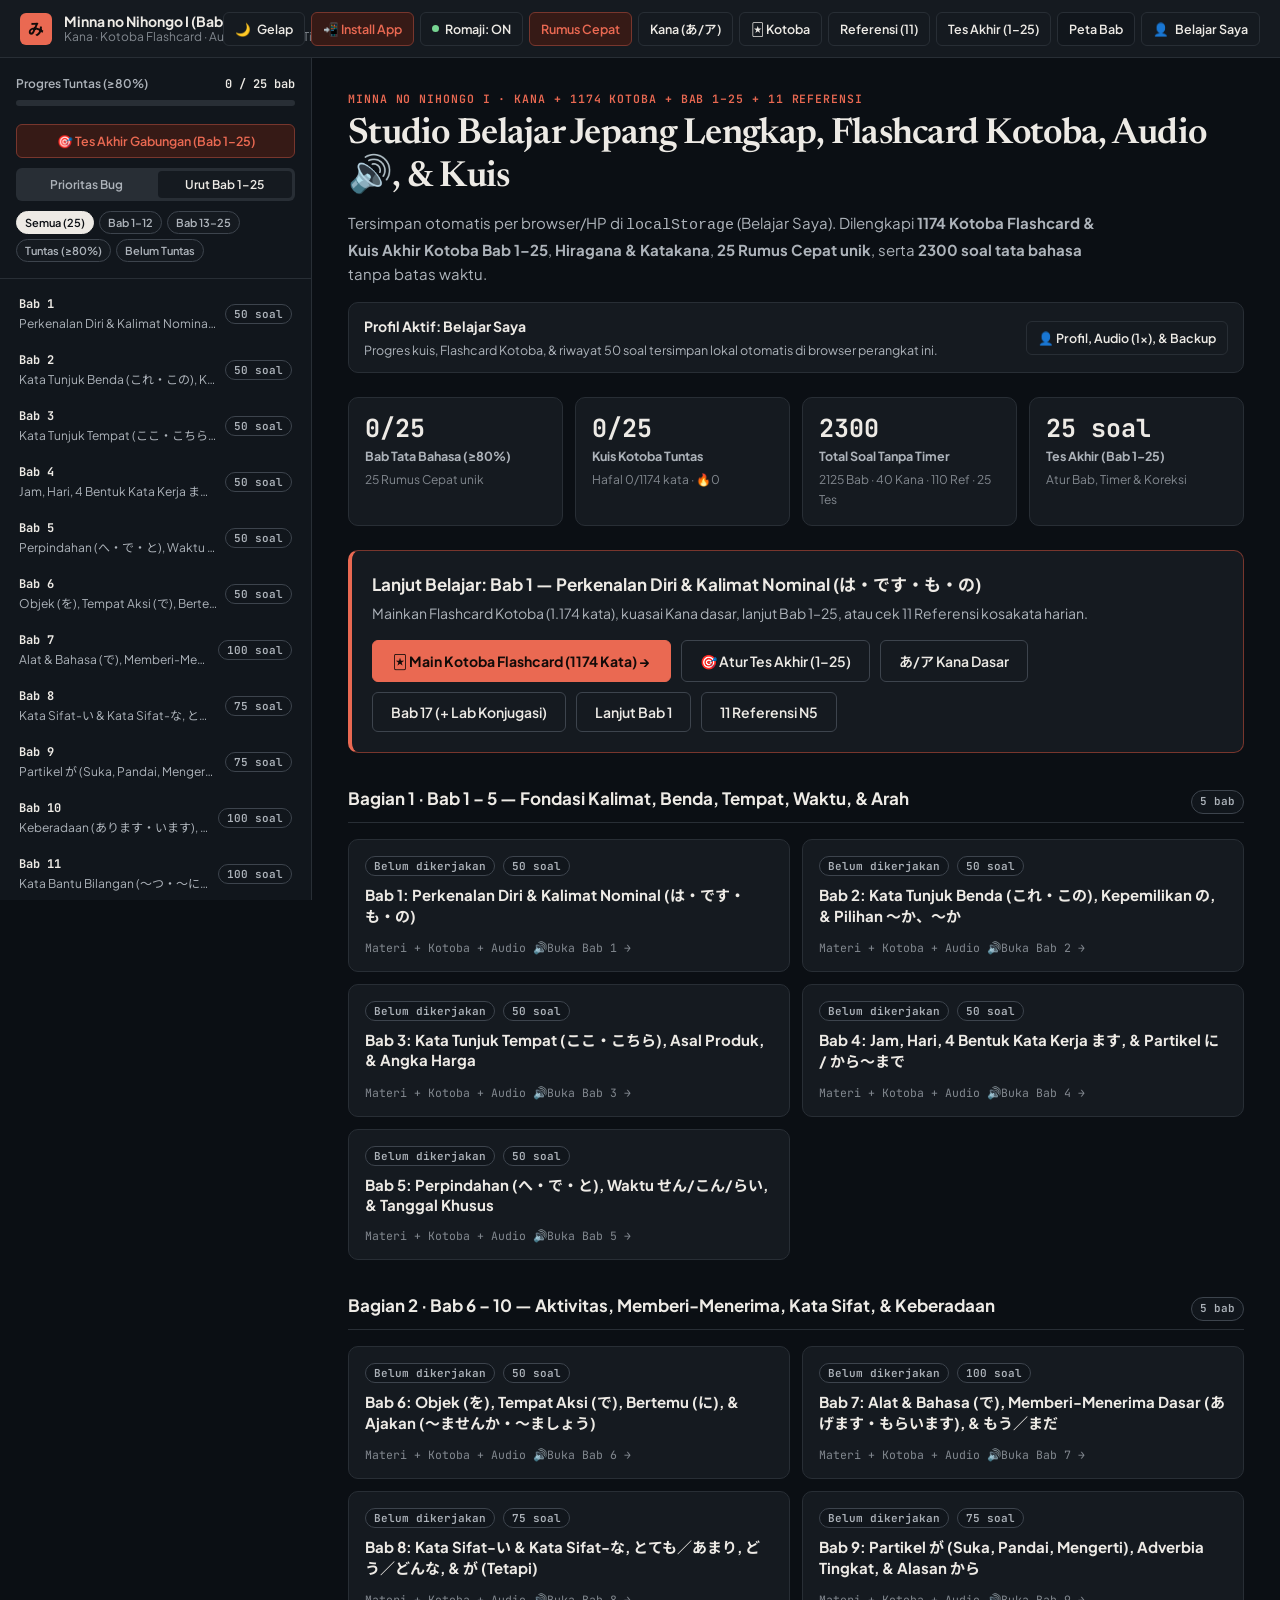
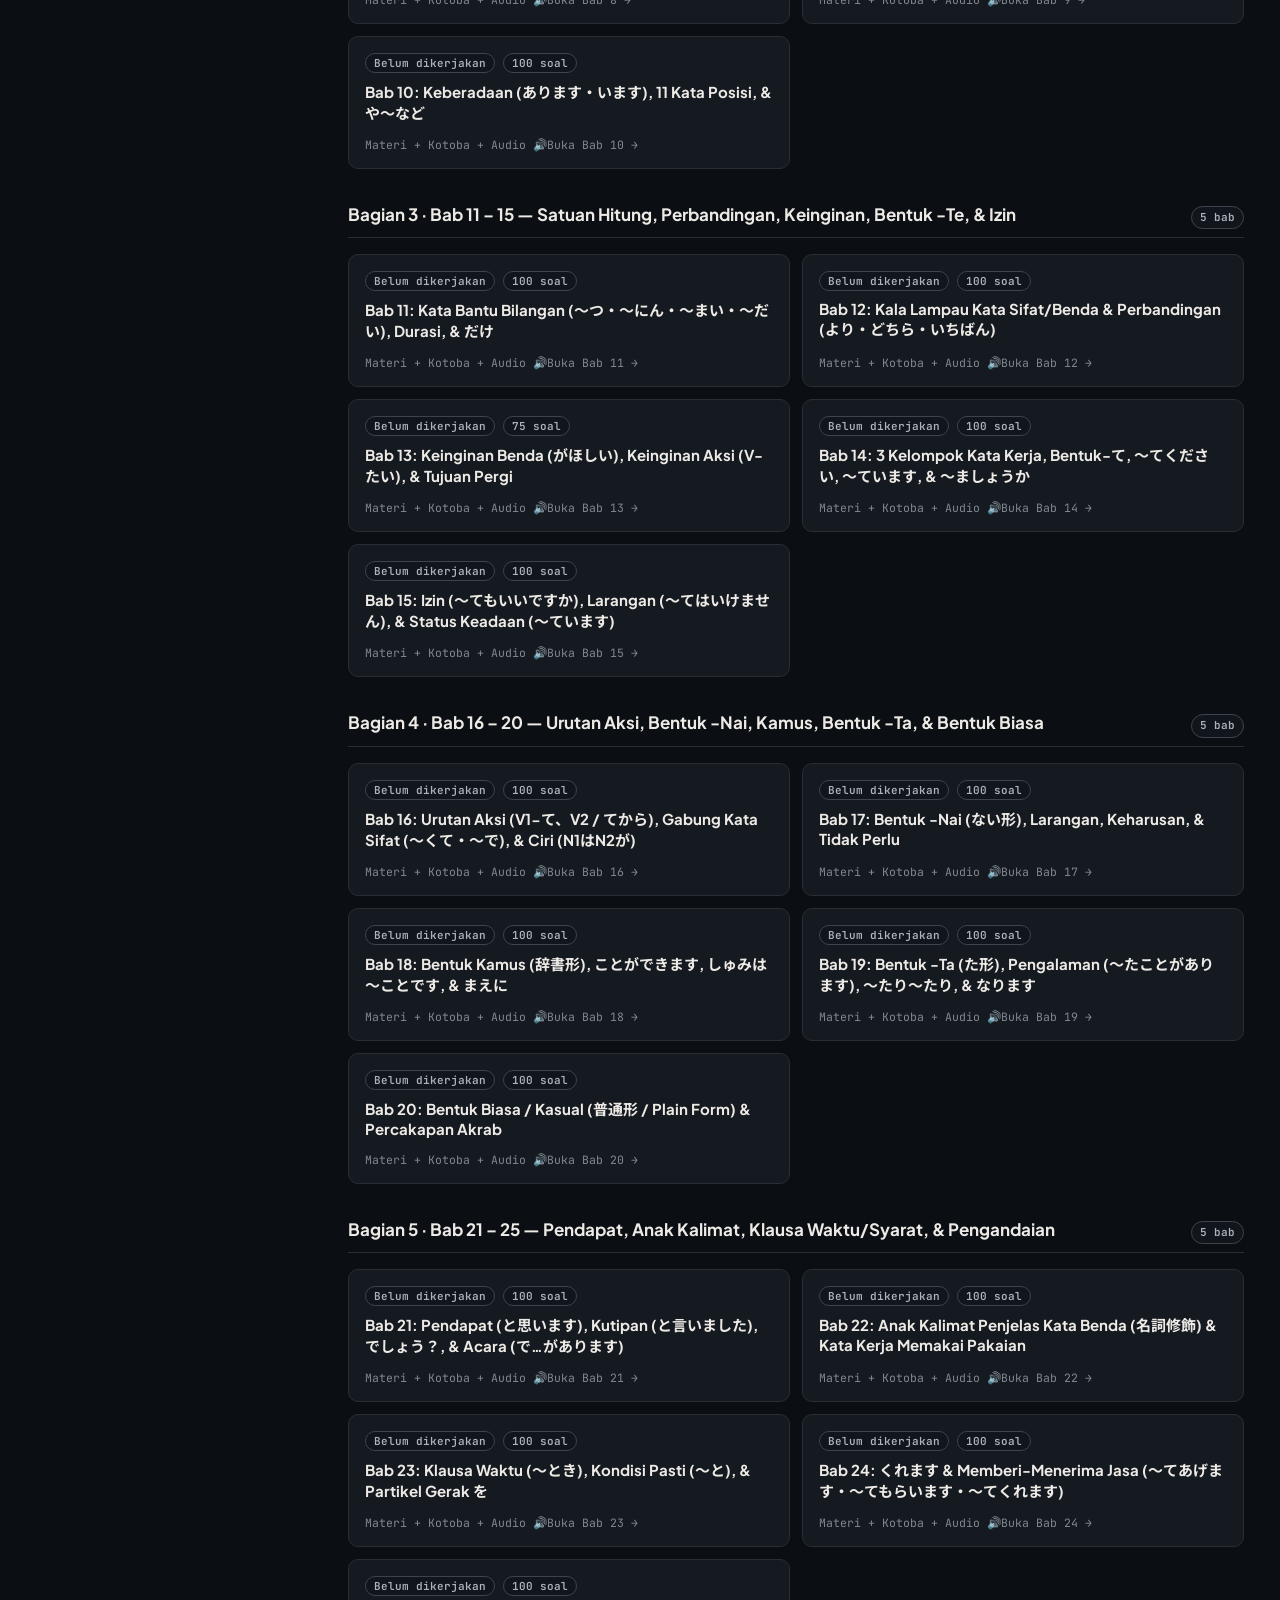
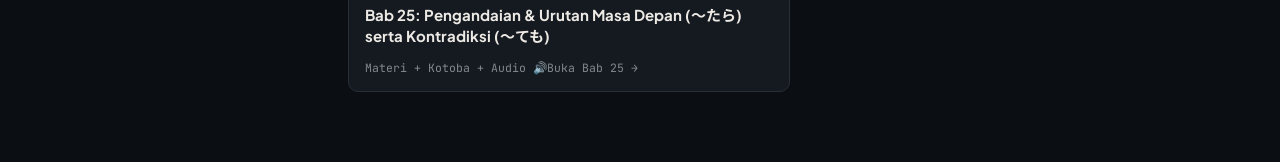
==== 01-minna-no-nihongo-n5/web/index.html @ 3168ed61 "chore: organize repo into N5, N4, and N3-N2 project folders" ====
<!DOCTYPE html>
<html lang="id" data-theme="dark">
<head>
  <meta charset="UTF-8">
  <meta name="viewport" content="width=device-width, initial-scale=1.0">
  <meta name="theme-color" content="#141923">
  <meta name="apple-mobile-web-app-capable" content="yes">
  <meta name="apple-mobile-web-app-status-bar-style" content="black-translucent">
  <meta name="apple-mobile-web-app-title" content="Minna N5">
  <meta http-equiv="Cache-Control" content="no-store, no-cache, must-revalidate">
  <meta http-equiv="Pragma" content="no-cache">
  <meta http-equiv="Expires" content="0">
  <title>Minna no Nihongo I (Bab 1–25) — Kana, Kotoba Flashcard, Materi Lengkap, &amp; Kuis</title>
  <link rel="manifest" href="./manifest.webmanifest?v=20261125-v23">
  <link rel="icon" type="image/svg+xml" href="./icons/icon.svg?v=20261125-v23">
  <link rel="apple-touch-icon" href="./icons/apple-touch-icon.png?v=20261125-v23">
  <link rel="preconnect" href="https://fonts.googleapis.com">
  <link rel="preconnect" href="https://fonts.gstatic.com" crossorigin>
  <link href="https://fonts.googleapis.com/css2?family=JetBrains+Mono:wght@400;500;600&family=Newsreader:opsz,wght@6..72,500;6..72,600&family=Noto+Sans+JP:wght@400;500;700&family=Plus+Jakarta+Sans:wght@400;500;600;700&display=swap" rel="stylesheet">
  <link rel="stylesheet" href="./styles.css?v=20261125-v23">
</head>
<body>
  <header class="topbar" role="banner">
    <div class="topbar-left">
      <button type="button" class="icon-btn mobile-only" id="btnToggleSidebar" aria-label="Buka daftar Bab 1–25" aria-expanded="false">
        <span aria-hidden="true">☰</span>
      </button>
      <div class="brand" id="brandHome" role="button" tabindex="0" title="Kembali ke Peta Bab 1–25">
        <span class="brand-mark" aria-hidden="true">み</span>
        <div class="brand-text">
          <span class="brand-title">Minna no Nihongo I (Bab 1–25)</span>
          <span class="brand-sub">Kana · Kotoba Flashcard · Audio 🔊 · Tanpa Timer</span>
        </div>
      </div>
    </div>

    <div class="topbar-actions">
      <button type="button" class="pill-btn" id="btnToggleTheme" aria-pressed="true" title="Ganti Mode Gelap / Terang">
        <span id="themeIcon" aria-hidden="true">🌙</span>
        <span id="themeLabel">Gelap</span>
      </button>
      <button type="button" class="pill-btn pill-btn-accent" id="btnInstallPwa" hidden title="Pasang aplikasi ke layar utama (offline)">
        📲 Install App
      </button>
      <button type="button" class="pill-btn desktop-nav-only" id="btnToggleRomaji" aria-pressed="true" title="Tampilkan atau sembunyikan Romaji">
        <span class="dot" aria-hidden="true"></span>
        <span id="romajiLabel">Romaji: ON</span>
      </button>
      <button type="button" class="pill-btn pill-btn-accent" id="btnOpenCheatSheet">
        <span id="cheatBtnLabel">Rumus Cepat</span>
      </button>
      <button type="button" class="pill-btn desktop-nav-only" id="btnOpenKana">
        Kana (あ/ア)
      </button>
      <button type="button" class="pill-btn desktop-nav-only" id="btnOpenKotoba">
        🃏 Kotoba
      </button>
      <button type="button" class="pill-btn desktop-nav-only" id="btnOpenRefs">
        Referensi (11)
      </button>
      <button type="button" class="pill-btn desktop-nav-only" id="btnStartFinalExam">
        Tes Akhir (1–25)
      </button>
      <button type="button" class="pill-btn pill-btn-subtle desktop-nav-only" id="btnShowOverview">
        Peta Bab
      </button>
      <button type="button" class="pill-btn desktop-nav-only" id="btnOpenProfile" title="Profil Belajar, Audio Jepang, &amp; Cadangan Skor">
        <span aria-hidden="true">👤</span>
        <span id="topProfileLabel">Profil &amp; Audio</span>
      </button>
    </div>
  </header>

  <div class="app-shell">
    <div class="sidebar-backdrop" id="sidebarBackdrop" hidden></div>

    <aside class="sidebar" id="sidebar" aria-label="Navigasi Bab 1 sampai 25">
      <div class="sidebar-header">
        <div class="sidebar-stats">
          <div class="stat-row">
            <span class="stat-label">Progres Tuntas (≥80%)</span>
            <span class="stat-value" id="sidebarProgressText">0 / 25 bab</span>
          </div>
          <div class="progress-track" role="progressbar" aria-valuemin="0" aria-valuemax="25" aria-valuenow="0" id="sidebarProgressBar">
            <div class="progress-fill" id="sidebarProgressFill" style="width: 0%"></div>
          </div>
        </div>

        <button type="button" class="pill-btn pill-btn-accent" id="btnSidebarFinalExam" style="width:100%; justify-content:center; margin-top:8px;">
          🎯 Tes Akhir Gabungan (Bab 1–25)
        </button>

        <div class="sort-toggle" id="sidebarSortToggle" role="tablist" aria-label="Urutan bab" hidden>
          <button type="button" class="sort-btn" id="btnSortPriority" data-sort="priority" role="tab" aria-selected="false">
            Prioritas Bug
          </button>
          <button type="button" class="sort-btn is-active" id="btnSortBook" data-sort="book" role="tab" aria-selected="true">
            Urut Bab 1–25
          </button>
        </div>

        <div class="zone-filters" id="sidebarZoneFilters" role="group" aria-label="Filter daftar bab">
          <button type="button" class="filter-chip is-active" data-zone="all">Semua (25)</button>
          <button type="button" class="filter-chip" data-zone="1-12">Bab 1–12</button>
          <button type="button" class="filter-chip" data-zone="13-25">Bab 13–25</button>
          <button type="button" class="filter-chip chip-green" data-zone="done">Tuntas (≥80%)</button>
          <button type="button" class="filter-chip" data-zone="todo">Belum Tuntas</button>
        </div>
      </div>

      <nav class="chapter-list" id="chapterList" aria-label="Daftar 25 bab Minna no Nihongo"></nav>
    </aside>

    <main class="workspace" id="workspace" tabindex="-1"></main>
  </div>

  <!-- Navigasi Bawah Khusus Mobile (≤ 820px) -->
  <nav class="mobile-bottom-nav" id="mobileBottomNav" aria-label="Navigasi utama layar HP">
    <button type="button" class="mnav-btn is-active" data-mnav="overview">
      <span class="mnav-icon" aria-hidden="true">🗺️</span>
      <span class="mnav-label">Peta</span>
    </button>
    <button type="button" class="mnav-btn" data-mnav="kotoba">
      <span class="mnav-icon" aria-hidden="true">🃏</span>
      <span class="mnav-label">Kotoba</span>
    </button>
    <button type="button" class="mnav-btn" data-mnav="kana">
      <span class="mnav-icon mnav-kana" aria-hidden="true">あ</span>
      <span class="mnav-label">Kana</span>
    </button>
    <button type="button" class="mnav-btn" data-mnav="references">
      <span class="mnav-icon" aria-hidden="true">🍱</span>
      <span class="mnav-label">Referensi</span>
    </button>
    <button type="button" class="mnav-btn" data-mnav="profile">
      <span class="mnav-icon" aria-hidden="true">👤</span>
      <span class="mnav-label">Profil</span>
    </button>
  </nav>

  <!-- Modal Rumus Cepat (Berubah Otomatis Sesuai Bab yang Sedang Dibuka!) -->
  <div class="modal-overlay" id="cheatModal" hidden role="dialog" aria-modal="true" aria-labelledby="cheatModalTitle">
    <div class="modal-sheet">
      <div class="modal-head">
        <div>
          <p class="eyebrow" id="cheatModalEyebrow">POCKET CHEAT SHEET</p>
          <h2 id="cheatModalTitle">Rumus Cepat</h2>
        </div>
        <button type="button" class="icon-btn" id="btnCloseCheatSheet" aria-label="Tutup Rumus Cepat">✕</button>
      </div>
      <div class="modal-body" id="cheatModalBody"></div>
    </div>
  </div>

  <!-- Modal Profil Belajar, Audio Jepang, Mode Teman/Perbaikan, & Backup Skor -->
  <div class="modal-overlay" id="profileModal" hidden role="dialog" aria-modal="true" aria-labelledby="profileModalTitle">
    <div class="modal-sheet">
      <div class="modal-head">
        <div>
          <p class="eyebrow">PENYIMPANAN LOKAL (LOCALSTORAGE) · AUDIO 🔊</p>
          <h2 id="profileModalTitle">Profil Belajar, Audio Jepang, &amp; Cadangan Skor</h2>
        </div>
        <button type="button" class="icon-btn" id="btnCloseProfile" aria-label="Tutup Profil dan Audio">✕</button>
      </div>
      <div class="modal-body" id="profileModalBody"></div>
    </div>
  </div>

  <!-- Modal Konfirmasi Keluar Tes Akhir -->
  <div class="modal-overlay" id="exitExamModal" hidden role="dialog" aria-modal="true" aria-labelledby="exitExamModalTitle">
    <div class="modal-sheet modal-sheet-sm">
      <div class="modal-head">
        <div>
          <p class="eyebrow">KONFIRMASI KELUAR · TES AKHIR</p>
          <h2 id="exitExamModalTitle">Keluar dari Tes Akhir?</h2>
        </div>
        <button type="button" class="icon-btn" id="btnCloseExitExam" aria-label="Batal keluar">✕</button>
      </div>
      <div class="modal-body">
        <p class="exit-exam-desc">
          Tes Akhir sedang berlangsung. Jika kamu keluar sekarang, progres jawaban pada sesi ini akan dibatalkan dan timer dihentikan.
        </p>
        <div class="exit-exam-actions">
          <button type="button" class="btn-primary" id="btnStayExam">Lanjut Kerjakan</button>
          <button type="button" class="btn-danger-soft" id="btnConfirmExitExam">Ya, Keluar dari Tes</button>
        </div>
      </div>
    </div>
  </div>

  <!-- Urutan Script: Bab 1–16, Bab 17 ASLI, Bab 18–25, Soal Ekstra, Kana, Kotoba, Referensi (11), Tes Akhir, Bank Bab 1-25, App -->
  <!-- Versi ?v=... wajib naik setiap kali file diubah agar browser tidak memakai cache lama. -->
  <script>window.MNN_MODULES = []; window.MNN_EXTRA_QUESTIONS = {}; window.MNN_BANK = {};</script>
  <script src="./data/modul-01-05.js?v=20261125-v23"></script>
  <script src="./data/modul-06-10.js?v=20261125-v23"></script>
  <script src="./data/modul-11-16.js?v=20261125-v23"></script>
  <script src="./data/bab-17.js?v=20261125-v23"></script>
  <script src="./data/modul-18-25.js?v=20261125-v23"></script>
  <script src="./data/soal-ekstra-merah-oranye.js?v=20261125-v23"></script>
  <script src="./data/soal-ekstra-hijau.js?v=20261125-v23"></script>
  <script src="./data/soal-ekstra-kuning-a.js?v=20261125-v23"></script>
  <script src="./data/soal-ekstra-kuning-b.js?v=20261125-v23"></script>
  <script src="./data/kana-dasar.js?v=20261125-v23"></script>
  <script src="./data/kotoba-1-25.js?v=20261125-v23"></script>
  <script src="./data/kaiwa-01-05.js?v=20261125-v23"></script>
  <script src="./data/kaiwa-06-10.js?v=20261125-v23"></script>
  <script src="./data/kaiwa-11-15.js?v=20261125-v23"></script>
  <script src="./data/kaiwa-16-20.js?v=20261125-v23"></script>
  <script src="./data/kaiwa-21-25.js?v=20261125-v23"></script>
  <script src="./data/referensi-minna.js?v=20261125-v23"></script>
  <script src="./data/tes-akhir-1-25.js?v=20261125-v23"></script>
  <script src="./data/bank/bab-01.js?v=20261125-v23"></script>
  <script src="./data/bank/bab-02.js?v=20261125-v23"></script>
  <script src="./data/bank/bab-03.js?v=20261125-v23"></script>
  <script src="./data/bank/bab-04.js?v=20261125-v23"></script>
  <script src="./data/bank/bab-05.js?v=20261125-v23"></script>
  <script src="./data/bank/bab-06.js?v=20261125-v23"></script>
  <script src="./data/bank/bab-07.js?v=20261125-v23"></script>
  <script src="./data/bank/bab-08.js?v=20261125-v23"></script>
  <script src="./data/bank/bab-09.js?v=20261125-v23"></script>
  <script src="./data/bank/bab-10.js?v=20261125-v23"></script>
  <script src="./data/bank/bab-11.js?v=20261125-v23"></script>
  <script src="./data/bank/bab-12.js?v=20261125-v23"></script>
  <script src="./data/bank/bab-13.js?v=20261125-v23"></script>
  <script src="./data/bank/bab-14.js?v=20261125-v23"></script>
  <script src="./data/bank/bab-15.js?v=20261125-v23"></script>
  <script src="./data/bank/bab-16.js?v=20261125-v23"></script>
  <script src="./data/bank/bab-17.js?v=20261125-v23"></script>
  <script src="./data/bank/bab-18.js?v=20261125-v23"></script>
  <script src="./data/bank/bab-19.js?v=20261125-v23"></script>
  <script src="./data/bank/bab-20.js?v=20261125-v23"></script>
  <script src="./data/bank/bab-21.js?v=20261125-v23"></script>
  <script src="./data/bank/bab-22.js?v=20261125-v23"></script>
  <script src="./data/bank/bab-23.js?v=20261125-v23"></script>
  <script src="./data/bank/bab-24.js?v=20261125-v23"></script>
  <script src="./data/bank/bab-25.js?v=20261125-v23"></script>
  <script src="./app.js?v=20261125-v23"></script>
</body>
</html>
---- 01-minna-no-nihongo-n5/web/styles.css ----
/* Hallmark · macrostructure: Workbench · genre: editorial · theme: Washi Light + Sumi Night Dark Mode (OKLCH)
 * Hallmark · pre-emit critique: P5 H5 E5 S5 R5 V5
 * Contrast verified WCAG AA/AAA across both Light and Dark themes.
 */

:root {
  color-scheme: light;
  /* Light Theme (Washi Paper & Sumi Ink) */
  --color-paper: oklch(97.8% 0.007 84);
  --color-paper-muted: oklch(95.2% 0.011 82);
  --color-paper-hover: oklch(91.4% 0.014 80);
  --color-surface: oklch(99.4% 0.003 84);
  --color-surface-elevated: oklch(99.8% 0.002 84);

  --color-ink: oklch(20.5% 0.014 60);
  --color-ink-muted: oklch(38.0% 0.013 62);
  --color-ink-subtle: oklch(52.5% 0.011 64);

  --color-border: oklch(86.5% 0.012 78);
  --color-border-strong: oklch(77.5% 0.014 72);

  /* Accent: Vermilion Shu-iro */
  --color-accent: oklch(51.5% 0.175 27);
  --color-accent-hover: oklch(44.0% 0.172 27);
  --color-accent-fg: oklch(99.0% 0.004 84);
  --color-accent-soft: oklch(95.0% 0.032 30);
  --color-accent-border: oklch(84.0% 0.075 29);
  --color-focus: oklch(51.5% 0.175 27);

  /* Semantic Zones (Light) */
  --zone-red-fg: oklch(44.5% 0.168 24);
  --zone-red-bg: oklch(95.2% 0.028 24);
  --zone-red-border: oklch(82.0% 0.075 24);

  --zone-orange-fg: oklch(45.0% 0.135 50);
  --zone-orange-bg: oklch(95.4% 0.034 62);
  --zone-orange-border: oklch(82.5% 0.080 56);

  --zone-amber-fg: oklch(43.5% 0.105 84);
  --zone-amber-bg: oklch(96.0% 0.038 92);
  --zone-amber-border: oklch(83.5% 0.078 88);

  --zone-green-fg: oklch(40.5% 0.120 152);
  --zone-green-bg: oklch(94.8% 0.034 152);
  --zone-green-border: oklch(80.5% 0.070 152);

  --shadow-overlay: oklch(15% 0.01 60 / 0.50);

  /* Typography */
  --font-display: "Newsreader", "Noto Sans JP", Georgia, serif;
  --font-body: "Plus Jakarta Sans", "Noto Sans JP", system-ui, -apple-system, sans-serif;
  --font-jp: "Noto Sans JP", "Hiragino Kaku Gothic ProN", "Meiryo", sans-serif;
  --font-mono: "JetBrains Mono", ui-monospace, SFMono-Regular, monospace;

  --space-2: 8px;
  --space-3: 12px;
  --space-4: 16px;
  --space-5: 20px;
  --space-6: 24px;
  --space-8: 32px;
  --radius-sm: 6px;
  --radius-md: 10px;
  --radius-lg: 14px;
  --topbar-h: 58px;
  --sidebar-w: 312px;
}

/* ===== DARK MODE (Sumi Night — OKLCH Perceptually Balanced) ===== */
html[data-theme="dark"] {
  color-scheme: dark;
  --color-paper: oklch(16.8% 0.012 255);
  --color-paper-muted: oklch(19.8% 0.014 255);
  --color-paper-hover: oklch(24.5% 0.016 255);
  --color-surface: oklch(21.5% 0.014 255);
  --color-surface-elevated: oklch(25.0% 0.016 255);

  --color-ink: oklch(93.8% 0.008 85);
  --color-ink-muted: oklch(76.5% 0.012 250);
  --color-ink-subtle: oklch(62.5% 0.012 250);

  --color-border: oklch(29.8% 0.016 255);
  --color-border-strong: oklch(38.5% 0.018 255);

  --color-accent: oklch(67.5% 0.165 32);
  --color-accent-hover: oklch(73.0% 0.155 34);
  --color-accent-fg: oklch(16.0% 0.015 30);
  --color-accent-soft: oklch(25.5% 0.045 30);
  --color-accent-border: oklch(42.0% 0.095 30);
  --color-focus: oklch(70.0% 0.160 32);

  /* Semantic Zones (Dark — High Readability on Dark Surfaces) */
  --zone-red-fg: oklch(78.5% 0.135 24);
  --zone-red-bg: oklch(24.5% 0.052 24);
  --zone-red-border: oklch(41.0% 0.098 24);

  --zone-orange-fg: oklch(80.5% 0.130 58);
  --zone-orange-bg: oklch(25.0% 0.048 56);
  --zone-orange-border: oklch(42.0% 0.092 56);

  --zone-amber-fg: oklch(84.0% 0.120 88);
  --zone-amber-bg: oklch(25.5% 0.045 88);
  --zone-amber-border: oklch(42.5% 0.088 88);

  --zone-green-fg: oklch(79.5% 0.130 152);
  --zone-green-bg: oklch(24.5% 0.046 152);
  --zone-green-border: oklch(41.0% 0.088 152);

  --shadow-overlay: oklch(8% 0.01 255 / 0.72);
}

*, *::before, *::after { box-sizing: border-box; }

html, body {
  margin: 0;
  padding: 0;
  overflow-x: clip;
  background-color: var(--color-paper);
  color: var(--color-ink);
  font-family: var(--font-body);
  font-size: 15px;
  line-height: 1.6;
  -webkit-font-smoothing: antialiased;
  transition: background-color 160ms ease, color 160ms ease;
}

h1, h2, h3, h4 {
  font-style: normal;
  margin: 0;
  color: var(--color-ink);
  overflow-wrap: anywhere;
  min-width: 0;
}

p { margin: 0; }
button { font-family: inherit; cursor: pointer; }

button:focus-visible,
input:focus-visible,
[tabindex]:focus-visible {
  outline: 2px solid var(--color-focus);
  outline-offset: 2px;
}

body.hide-romaji .romaji { display: none; }

/* Top Bar */
.topbar {
  position: sticky;
  top: 0;
  z-index: 40;
  height: var(--topbar-h);
  display: flex;
  align-items: center;
  justify-content: space-between;
  gap: var(--space-3);
  padding: 0 var(--space-5);
  background: var(--color-surface);
  border-bottom: 1px solid var(--color-border);
}

.topbar-left {
  display: flex;
  align-items: center;
  gap: var(--space-3);
  min-width: 0;
}

.brand {
  display: flex;
  align-items: center;
  gap: var(--space-3);
  min-width: 0;
  cursor: pointer;
}

.brand-mark {
  width: 32px;
  height: 32px;
  flex-shrink: 0;
  display: grid;
  place-items: center;
  border-radius: var(--radius-sm);
  background: var(--color-accent);
  color: var(--color-accent-fg);
  font-family: var(--font-jp);
  font-weight: 700;
  font-size: 16px;
}

.brand-text { display: flex; flex-direction: column; line-height: 1.2; min-width: 0; }
.brand-title { font-weight: 700; font-size: 14px; white-space: nowrap; }
.brand-sub { font-size: 12px; color: var(--color-ink-subtle); white-space: nowrap; }

.topbar-actions {
  display: flex;
  align-items: center;
  gap: 6px;
  flex-shrink: 0;
}

.icon-btn {
  width: 36px;
  height: 36px;
  display: grid;
  place-items: center;
  border: 1px solid var(--color-border);
  border-radius: var(--radius-sm);
  background: var(--color-surface);
  color: var(--color-ink);
  font-size: 16px;
}
.icon-btn:hover { background: var(--color-paper-hover); }

.pill-btn {
  display: inline-flex;
  align-items: center;
  gap: 6px;
  height: 34px;
  padding: 0 11px;
  border-radius: var(--radius-sm);
  border: 1px solid var(--color-border);
  background: var(--color-surface);
  color: var(--color-ink);
  font-size: 12.5px;
  font-weight: 600;
  white-space: nowrap;
  transition: background-color 140ms ease, border-color 140ms ease;
}
.pill-btn:hover { background: var(--color-paper-hover); border-color: var(--color-border-strong); }
.pill-btn-subtle { background: var(--color-paper-muted); }
.pill-btn-accent {
  border-color: var(--color-accent-border);
  background: var(--color-accent-soft);
  color: var(--color-accent);
}
.pill-btn .dot { width: 7px; height: 7px; border-radius: 999px; }
.pill-btn[aria-pressed="true"] .dot { background: var(--zone-green-fg); }
.pill-btn[aria-pressed="false"] .dot { background: var(--color-ink-subtle); }
.mobile-only { display: none; }

/* App Shell & Sidebar */
.app-shell {
  display: grid;
  grid-template-columns: var(--sidebar-w) minmax(0, 1fr);
  min-height: calc(100vh - var(--topbar-h));
}

.sidebar {
  position: sticky;
  top: var(--topbar-h);
  height: calc(100vh - var(--topbar-h));
  display: flex;
  flex-direction: column;
  background: var(--color-paper-muted);
  border-right: 1px solid var(--color-border);
  overflow: hidden;
}

.sidebar-header {
  padding: var(--space-4);
  border-bottom: 1px solid var(--color-border);
  display: flex;
  flex-direction: column;
  gap: 10px;
}

.sidebar-stats { display: flex; flex-direction: column; gap: 6px; }
.stat-row { display: flex; justify-content: space-between; align-items: baseline; font-size: 12px; }
.stat-label { color: var(--color-ink-muted); font-weight: 600; }
.stat-value { font-family: var(--font-mono); font-weight: 600; color: var(--color-ink); }

.progress-track { height: 6px; border-radius: 999px; background: var(--color-border); overflow: hidden; }
.progress-fill { height: 100%; border-radius: 999px; background: var(--color-accent); transition: width 220ms ease; }

.sort-toggle {
  display: grid;
  grid-template-columns: 1fr 1fr;
  gap: 4px;
  padding: 3px;
  border-radius: var(--radius-sm);
  background: var(--color-border);
}
.sort-btn {
  border: 0;
  background: transparent;
  color: var(--color-ink-muted);
  font-size: 12px;
  font-weight: 600;
  padding: 6px 8px;
  border-radius: 4px;
  white-space: nowrap;
}
.sort-btn.is-active { background: var(--color-surface); color: var(--color-ink); }

.zone-filters { display: flex; flex-wrap: wrap; gap: 5px; }
.filter-chip {
  border: 1px solid var(--color-border-strong);
  background: var(--color-surface);
  color: var(--color-ink-muted);
  font-size: 11px;
  font-weight: 600;
  padding: 4px 8px;
  border-radius: 999px;
  white-space: nowrap;
}
.filter-chip.is-active {
  background: var(--color-ink);
  color: var(--color-paper);
  border-color: var(--color-ink);
}
.filter-chip.chip-red.is-active { background: var(--zone-red-fg); color: var(--color-paper); border-color: var(--zone-red-fg); }
.filter-chip.chip-orange.is-active { background: var(--zone-orange-fg); color: var(--color-paper); border-color: var(--zone-orange-fg); }
.filter-chip.chip-amber.is-active { background: var(--zone-amber-fg); color: var(--color-paper); border-color: var(--zone-amber-fg); }
.filter-chip.chip-green.is-active { background: var(--zone-green-fg); color: var(--color-paper); border-color: var(--zone-green-fg); }

.chapter-list {
  flex: 1;
  overflow-y: auto;
  padding: var(--space-2);
  display: flex;
  flex-direction: column;
  gap: 3px;
}

.chapter-item {
  width: 100%;
  text-align: left;
  display: flex;
  align-items: center;
  justify-content: space-between;
  gap: var(--space-2);
  padding: 8px 10px;
  border-radius: var(--radius-sm);
  border: 1px solid transparent;
  background: transparent;
  color: var(--color-ink);
}
.chapter-item:hover { background: var(--color-paper-hover); }
.chapter-item.is-selected { background: var(--color-surface); border-color: var(--color-accent-border); }

.chapter-item-main { display: flex; flex-direction: column; gap: 2px; min-width: 0; }
.chapter-item-top { display: flex; align-items: center; gap: 6px; }
.chapter-num { font-family: var(--font-mono); font-size: 12px; font-weight: 700; }
.chapter-title-sm { font-size: 12px; color: var(--color-ink-muted); white-space: nowrap; overflow: hidden; text-overflow: ellipsis; }
.chapter-meta-right { display: flex; align-items: center; gap: 6px; flex-shrink: 0; }
.mastered-badge { font-size: 12px; font-weight: 700; color: var(--zone-green-fg); }

/* Zone Pills */
.zone-pill {
  display: inline-flex;
  align-items: center;
  padding: 2px 8px;
  border-radius: 999px;
  font-family: var(--font-mono);
  font-size: 11px;
  font-weight: 600;
  border: 1px solid transparent;
  white-space: nowrap;
}
.zone-red { color: var(--zone-red-fg); background: var(--zone-red-bg); border-color: var(--zone-red-border); }
.zone-orange { color: var(--zone-orange-fg); background: var(--zone-orange-bg); border-color: var(--zone-orange-border); }
.zone-amber { color: var(--zone-amber-fg); background: var(--zone-amber-bg); border-color: var(--zone-amber-border); }
.zone-green { color: var(--zone-green-fg); background: var(--zone-green-bg); border-color: var(--zone-green-border); }
.zone-neutral { color: var(--color-ink-muted); background: var(--color-paper-muted); border-color: var(--color-border-strong); }

/* Main Workspace */
.workspace {
  padding: var(--space-8) var(--space-8) 72px;
  max-width: 960px;
  width: 100%;
  margin: 0 auto;
  min-width: 0;
}

.eyebrow {
  font-family: var(--font-mono);
  font-size: 11.5px;
  font-weight: 600;
  letter-spacing: 0.08em;
  text-transform: uppercase;
  color: var(--color-accent);
  margin-bottom: 6px;
}

.page-title {
  font-family: var(--font-display);
  font-size: clamp(25px, 3.5vw, 36px);
  font-weight: 600;
  line-height: 1.18;
  letter-spacing: -0.02em;
}

.page-lead {
  margin-top: var(--space-3);
  color: var(--color-ink-muted);
  font-size: 15px;
  max-width: 70ch;
}

/* Dashboard */
.dashboard-summary {
  margin-top: var(--space-6);
  display: grid;
  grid-template-columns: repeat(4, minmax(0, 1fr));
  gap: var(--space-3);
}

.summary-card {
  background: var(--color-surface);
  border: 1px solid var(--color-border);
  border-radius: var(--radius-md);
  padding: var(--space-4);
  display: flex;
  flex-direction: column;
  gap: 4px;
}
.summary-num { font-family: var(--font-mono); font-size: 25px; font-weight: 700; line-height: 1.15; }
.summary-label { font-size: 12.5px; font-weight: 700; color: var(--color-ink-muted); }
.summary-note { font-size: 12px; color: var(--color-ink-subtle); }

.cta-banner {
  margin-top: var(--space-6);
  background: var(--color-surface);
  border: 1px solid var(--color-accent-border);
  border-left: 4px solid var(--color-accent);
  border-radius: var(--radius-md);
  padding: var(--space-5);
  display: flex;
  align-items: center;
  justify-content: space-between;
  gap: var(--space-4);
  flex-wrap: wrap;
}
.cta-banner h2 { font-size: 17px; font-weight: 700; margin-bottom: 4px; }
.cta-banner p { font-size: 14px; color: var(--color-ink-muted); }

.zone-section { margin-top: var(--space-8); }
.zone-section-head {
  display: flex;
  align-items: baseline;
  justify-content: space-between;
  gap: var(--space-3);
  padding-bottom: var(--space-2);
  border-bottom: 1px solid var(--color-border);
  margin-bottom: var(--space-4);
}
.zone-section-head h2 { font-size: 17px; font-weight: 700; }

.zone-grid { display: grid; grid-template-columns: repeat(2, minmax(0, 1fr)); gap: var(--space-3); }

.chapter-card {
  text-align: left;
  background: var(--color-surface);
  border: 1px solid var(--color-border);
  border-radius: var(--radius-md);
  padding: var(--space-4);
  display: flex;
  flex-direction: column;
  gap: 8px;
  transition: border-color 140ms ease, transform 140ms ease;
}
.chapter-card:hover { border-color: var(--color-accent); transform: translateY(-1px); }
.chapter-card-top { display: flex; align-items: center; justify-content: space-between; gap: var(--space-2); flex-wrap: wrap; }
.chapter-card h3 { font-size: 15px; font-weight: 700; }
.chapter-card-bug { font-size: 13px; color: var(--color-ink-muted); line-height: 1.5; }
.chapter-card-foot {
  margin-top: auto;
  padding-top: 6px;
  display: flex;
  align-items: center;
  justify-content: space-between;
  font-size: 11.5px;
  color: var(--color-ink-subtle);
  font-family: var(--font-mono);
}

/* Chapter Header & Tabs */
.chapter-header { padding-bottom: var(--space-5); border-bottom: 1px solid var(--color-border); }
.chapter-header-top { display: flex; align-items: center; flex-wrap: wrap; gap: var(--space-2); margin-bottom: var(--space-2); }

.mode-tabs {
  margin-top: var(--space-5);
  display: inline-flex;
  gap: 6px;
  padding: 4px;
  background: var(--color-paper-muted);
  border: 1px solid var(--color-border);
  border-radius: var(--radius-md);
  flex-wrap: wrap;
}
.mode-tab {
  border: 0;
  background: transparent;
  color: var(--color-ink-muted);
  font-size: 13.5px;
  font-weight: 600;
  padding: 8px 15px;
  border-radius: 7px;
  white-space: nowrap;
}
.mode-tab.is-active {
  background: var(--color-surface-elevated);
  color: var(--color-ink);
  box-shadow: 0 1px 3px oklch(0% 0 0 / 0.14);
}

/* Inline Per-Chapter Cheat Sheet Card */
.inline-cheatsheet {
  margin-top: var(--space-6);
  background: var(--color-surface);
  border: 1px solid var(--color-accent-border);
  border-radius: var(--radius-lg);
  padding: var(--space-5);
}
.inline-cheatsheet-head {
  display: flex;
  align-items: flex-start;
  justify-content: space-between;
  gap: var(--space-3);
  margin-bottom: var(--space-3);
  flex-wrap: wrap;
}
.inline-cheatsheet-title {
  font-size: 16.5px;
  font-weight: 700;
}
.cheatsheet-takeaway {
  padding: 10px 14px;
  border-radius: var(--radius-sm);
  background: var(--color-accent-soft);
  border-left: 3px solid var(--color-accent);
  font-size: 14px;
  font-weight: 600;
  margin-bottom: var(--space-4);
}
.cheatsheet-tables {
  display: flex;
  flex-direction: column;
  gap: var(--space-4);
}
.cheatsheet-subhead {
  font-size: 13.5px;
  font-weight: 700;
  color: var(--color-ink-muted);
  margin-bottom: 8px;
}

/* Bug Diagnostic Callout */
.bug-callout {
  margin-top: var(--space-5);
  border-radius: var(--radius-md);
  padding: var(--space-4) var(--space-5);
  border: 1px solid var(--zone-red-border);
  background: var(--zone-red-bg);
}
.bug-callout.is-orange { border-color: var(--zone-orange-border); background: var(--zone-orange-bg); }
.bug-callout.is-amber { border-color: var(--zone-amber-border); background: var(--zone-amber-bg); }
.bug-callout.is-green { border-color: var(--zone-green-border); background: var(--zone-green-bg); }
.bug-callout-title { font-size: 14px; font-weight: 700; margin-bottom: 8px; }
.bug-list { margin: 0; padding-left: 18px; display: flex; flex-direction: column; gap: 8px; font-size: 14px; }
.bug-wrong { color: var(--zone-red-fg); font-weight: 600; }
.bug-right { color: var(--zone-green-fg); font-weight: 700; }
.bug-why { margin-top: 2px; font-size: 13.5px; color: var(--color-ink-muted); }

/* Study Sections & Interactive Lab (Bab 17) */
.study-section { margin-top: var(--space-8); }
.study-section-title {
  font-size: 18px;
  font-weight: 700;
  padding-bottom: var(--space-2);
  border-bottom: 1px solid var(--color-border);
  margin-bottom: var(--space-4);
}
.section-sub { font-size: 14px; color: var(--color-ink-muted); margin-bottom: var(--space-4); }

.lab-shell {
  background: var(--color-surface);
  border: 1px solid var(--color-border);
  border-radius: var(--radius-md);
  padding: var(--space-5);
  display: flex;
  flex-direction: column;
  gap: var(--space-5);
}
.lab-chips { display: flex; flex-wrap: wrap; gap: 8px; }
.lab-chip {
  display: inline-flex;
  align-items: baseline;
  gap: 6px;
  padding: 6px 11px;
  border-radius: var(--radius-sm);
  border: 1px solid var(--color-border-strong);
  background: var(--color-paper);
  color: var(--color-ink);
  font-size: 13px;
}
.lab-chip:hover { border-color: var(--color-accent); }
.lab-chip.is-active { background: var(--color-accent); color: var(--color-accent-fg); border-color: var(--color-accent); }
.lab-chip.is-active .jp, .lab-chip.is-active .lab-chip-arti { color: var(--color-accent-fg); }
.lab-chip-arti { font-size: 11.5px; color: var(--color-ink-subtle); }

.lab-stage { border-top: 1px solid var(--color-border); padding-top: var(--space-4); }
.lab-word { margin-top: 6px; font-size: 18px; font-weight: 700; }
.lab-pipeline { margin: var(--space-4) 0; display: flex; align-items: center; flex-wrap: wrap; gap: var(--space-3); }
.pipe-step {
  flex: 1 1 150px;
  padding: 12px 14px;
  border-radius: var(--radius-sm);
  border: 1px solid var(--color-border);
  background: var(--color-paper);
  display: flex;
  flex-direction: column;
  gap: 3px;
}
.pipe-step-accent { border-color: var(--zone-orange-border); background: var(--zone-orange-bg); }
.pipe-step-result { border-color: var(--zone-green-border); background: var(--zone-green-bg); }
.pipe-label { font-family: var(--font-mono); font-size: 11px; font-weight: 600; color: var(--color-ink-subtle); text-transform: uppercase; }
.pipe-arrow { font-family: var(--font-mono); font-size: 18px; color: var(--color-ink-subtle); }
.lab-rule { font-size: 14px; color: var(--color-ink-muted); margin-bottom: var(--space-4); }
.lab-derived-grid { display: grid; grid-template-columns: repeat(3, minmax(0, 1fr)); gap: var(--space-3); }
.derived-box {
  padding: 12px 14px;
  border-radius: var(--radius-sm);
  background: var(--color-paper-muted);
  border: 1px solid var(--color-border);
  display: flex;
  flex-direction: column;
  gap: 3px;
}
.derived-label { font-family: var(--font-mono); font-size: 11px; font-weight: 700; color: var(--color-accent); text-transform: uppercase; }

/* Grammar Cards */
.grammar-stack { display: flex; flex-direction: column; gap: var(--space-4); }
.grammar-card {
  background: var(--color-surface);
  border: 1px solid var(--color-border);
  border-radius: var(--radius-md);
  padding: var(--space-5);
}
.grammar-num { font-family: var(--font-mono); font-size: 11.5px; font-weight: 700; color: var(--color-accent); margin-bottom: 4px; display: block; }
.grammar-title { font-size: 16.5px; font-weight: 700; margin-bottom: var(--space-3); }
.formula-box {
  background: var(--color-paper-muted);
  border: 1px solid var(--color-border);
  border-left: 3px solid var(--color-accent);
  border-radius: var(--radius-sm);
  padding: 10px 14px;
  font-family: var(--font-jp);
  font-weight: 600;
  font-size: 15px;
  margin-bottom: var(--space-3);
}
.grammar-explain { font-size: 14.5px; color: var(--color-ink-muted); margin-bottom: var(--space-3); line-height: 1.65; }

.example-list { display: flex; flex-direction: column; gap: 8px; margin-top: var(--space-3); }
.example-item { padding: 10px 12px; border-radius: var(--radius-sm); background: var(--color-paper); border: 1px solid var(--color-border); }
.example-jp { font-family: var(--font-jp); font-size: 15.5px; font-weight: 500; }
.example-romaji { display: block; margin-top: 2px; }
.example-id { display: block; margin-top: 3px; font-size: 13.5px; color: var(--color-ink-muted); }

.trap-note {
  margin-top: var(--space-3);
  padding: 10px 12px;
  border-radius: var(--radius-sm);
  background: var(--color-accent-soft);
  border: 1px solid var(--color-accent-border);
  font-size: 13.5px;
}
.trap-note strong { color: var(--color-accent); }

/* Tables */
.vocab-stack { display: flex; flex-direction: column; gap: var(--space-5); }
.vocab-group-title { font-size: 15px; font-weight: 700; margin-bottom: var(--space-2); }
.kanji-inline { font-size: 13px; color: var(--color-ink-subtle); font-weight: 400; }
.group-badge {
  display: inline-block;
  font-family: var(--font-mono);
  font-size: 11.5px;
  font-weight: 600;
  padding: 2px 7px;
  border-radius: 4px;
  background: var(--color-paper-muted);
  border: 1px solid var(--color-border-strong);
  color: var(--color-ink-muted);
  white-space: nowrap;
}

.table-wrap {
  width: 100%;
  overflow-x: auto;
  border: 1px solid var(--color-border);
  border-radius: var(--radius-md);
  background: var(--color-surface);
}
.vocab-table { width: 100%; border-collapse: collapse; font-size: 14px; }
.vocab-table th {
  text-align: left;
  padding: 10px 14px;
  font-size: 11.5px;
  font-weight: 700;
  text-transform: uppercase;
  letter-spacing: 0.04em;
  color: var(--color-ink-muted);
  background: var(--color-paper-muted);
  border-bottom: 1px solid var(--color-border);
}
.vocab-table td { padding: 10px 14px; border-bottom: 1px solid var(--color-border); vertical-align: top; }
.vocab-table tr:last-child td { border-bottom: 0; }

.jp { font-family: var(--font-jp); font-weight: 500; font-size: 15.5px; color: var(--color-ink); }
.romaji { font-family: var(--font-mono); font-size: 12.5px; color: var(--color-ink-subtle); }

/* Buttons & Footer CTA */
.btn-primary {
  display: inline-flex;
  align-items: center;
  justify-content: center;
  gap: 8px;
  padding: 11px 20px;
  border-radius: var(--radius-sm);
  border: 1px solid var(--color-accent);
  background: var(--color-accent);
  color: var(--color-accent-fg);
  font-size: 14px;
  font-weight: 700;
  white-space: nowrap;
}
.btn-primary:hover { background: var(--color-accent-hover); }

.btn-secondary {
  display: inline-flex;
  align-items: center;
  justify-content: center;
  gap: 8px;
  padding: 10px 18px;
  border-radius: var(--radius-sm);
  border: 1px solid var(--color-border-strong);
  background: var(--color-surface);
  color: var(--color-ink);
  font-size: 14px;
  font-weight: 600;
  white-space: nowrap;
}
.btn-secondary:hover { background: var(--color-paper-hover); }

.study-footer-cta {
  margin-top: var(--space-8);
  padding: var(--space-5);
  border-radius: var(--radius-md);
  background: var(--color-surface);
  border: 1px solid var(--color-border);
  display: flex;
  align-items: center;
  justify-content: space-between;
  gap: var(--space-4);
  flex-wrap: wrap;
}

/* Quiz Area */
.quiz-shell { margin-top: var(--space-6); }
.quiz-mode-bar {
  display: flex;
  align-items: center;
  justify-content: space-between;
  gap: var(--space-3);
  flex-wrap: wrap;
  margin-bottom: var(--space-4);
  padding: 12px 14px;
  border-radius: var(--radius-md);
  background: var(--color-surface);
  border: 1px solid var(--color-border);
}
.quiz-mode-left { display: flex; align-items: center; gap: 10px; flex-wrap: wrap; }
.no-timer-pill {
  font-family: var(--font-mono);
  font-size: 11.5px;
  font-weight: 600;
  padding: 3px 9px;
  border-radius: 999px;
  color: var(--zone-green-fg);
  background: var(--zone-green-bg);
  border: 1px solid var(--zone-green-border);
}
.quiz-filter-btns { display: flex; flex-wrap: wrap; gap: 6px; }
.quiz-progress-head {
  display: flex;
  align-items: center;
  justify-content: space-between;
  gap: var(--space-3);
  margin-bottom: 8px;
  font-size: 13px;
  font-weight: 600;
  color: var(--color-ink-muted);
}

.quiz-card {
  background: var(--color-surface);
  border: 1px solid var(--color-border);
  border-radius: var(--radius-lg);
  padding: var(--space-6);
}
.quiz-tag-row { display: flex; align-items: center; justify-content: space-between; gap: var(--space-2); margin-bottom: var(--space-3); flex-wrap: wrap; }
.quiz-type-badge {
  font-family: var(--font-mono);
  font-size: 11.5px;
  font-weight: 600;
  padding: 3px 8px;
  border-radius: 4px;
  background: var(--color-paper-muted);
  border: 1px solid var(--color-border);
  color: var(--color-ink-muted);
}
.link-btn {
  border: 0;
  background: transparent;
  color: var(--color-accent);
  font-size: 12.5px;
  font-weight: 700;
  text-decoration: underline;
  text-underline-offset: 3px;
}

.quiz-prompt { font-family: var(--font-jp); font-size: 19.5px; font-weight: 600; line-height: 1.5; margin-bottom: 6px; }
.quiz-prompt-romaji { display: block; margin-bottom: var(--space-2); }
.quiz-sub { font-size: 14px; color: var(--color-ink-muted); margin-bottom: var(--space-5); }

.options-grid { display: grid; grid-template-columns: 1fr; gap: 10px; }
.option-btn {
  width: 100%;
  text-align: left;
  display: flex;
  align-items: center;
  gap: var(--space-3);
  padding: 13px 16px;
  border-radius: var(--radius-md);
  border: 1px solid var(--color-border-strong);
  background: var(--color-surface);
  color: var(--color-ink);
}
.option-btn:hover:not(:disabled) { border-color: var(--color-accent); background: var(--color-paper-hover); }
.option-btn:disabled { cursor: default; }

.option-key {
  width: 26px;
  height: 26px;
  flex-shrink: 0;
  display: grid;
  place-items: center;
  border-radius: 6px;
  border: 1px solid var(--color-border-strong);
  font-family: var(--font-mono);
  font-size: 12px;
  font-weight: 600;
  color: var(--color-ink-muted);
  background: var(--color-paper-muted);
}
.option-content { display: flex; flex-direction: column; gap: 2px; }
.option-jp { font-family: var(--font-jp); font-size: 15.5px; font-weight: 500; }

.option-btn.is-correct { border-color: var(--zone-green-fg); background: var(--zone-green-bg); }
.option-btn.is-correct .option-key { background: var(--zone-green-fg); border-color: var(--zone-green-fg); color: var(--color-paper); }
.option-btn.is-wrong { border-color: var(--zone-red-fg); background: var(--zone-red-bg); }
.option-btn.is-wrong .option-key { background: var(--zone-red-fg); border-color: var(--zone-red-fg); color: var(--color-paper); }

.input-quiz-form { display: flex; gap: var(--space-2); flex-wrap: wrap; }
.quiz-text-input {
  flex: 1 1 240px;
  padding: 12px 14px;
  border-radius: var(--radius-md);
  border: 1.5px solid var(--color-border-strong);
  background: var(--color-paper);
  color: var(--color-ink);
  font-family: var(--font-jp);
  font-size: 16px;
}
.quiz-text-input.is-correct { border-color: var(--zone-green-fg); background: var(--zone-green-bg); }
.quiz-text-input.is-wrong { border-color: var(--zone-red-fg); background: var(--zone-red-bg); }
.expected-answer-line { margin-top: 10px; font-size: 14px; }

.feedback-box { margin-top: var(--space-5); padding: var(--space-4); border-radius: var(--radius-md); border: 1px solid var(--color-border); }
.feedback-box.is-correct { border-color: var(--zone-green-border); background: var(--zone-green-bg); }
.feedback-box.is-wrong { border-color: var(--zone-red-border); background: var(--zone-red-bg); }
.feedback-title { font-size: 14.5px; font-weight: 700; margin-bottom: 6px; }
.feedback-box.is-correct .feedback-title { color: var(--zone-green-fg); }
.feedback-box.is-wrong .feedback-title { color: var(--zone-red-fg); }
.feedback-explain { font-size: 14px; line-height: 1.6; }

.quiz-nav-row { margin-top: var(--space-5); display: flex; align-items: center; justify-content: space-between; gap: var(--space-3); flex-wrap: wrap; }
.kbd-hint { font-family: var(--font-mono); font-size: 12px; color: var(--color-ink-subtle); }

.result-card {
  background: var(--color-surface);
  border: 1px solid var(--color-border);
  border-radius: var(--radius-lg);
  padding: var(--space-8) var(--space-6);
  text-align: center;
}
.result-score { font-family: var(--font-mono); font-size: 44px; font-weight: 700; margin: var(--space-3) 0; }
.result-pct { font-size: 24px; color: var(--color-ink-muted); }
.result-msg { font-size: 15px; color: var(--color-ink-muted); max-width: 54ch; margin: 0 auto var(--space-6); }
.result-actions { display: flex; align-items: center; justify-content: center; gap: var(--space-3); flex-wrap: wrap; }

/* Modal */
.modal-overlay {
  position: fixed;
  inset: 0;
  z-index: 60;
  background: var(--shadow-overlay);
  display: grid;
  place-items: center;
  padding: var(--space-4);
}
.modal-overlay[hidden] { display: none; }
.modal-sheet {
  width: min(860px, 100%);
  max-height: 86vh;
  display: flex;
  flex-direction: column;
  background: var(--color-surface);
  border: 1px solid var(--color-border-strong);
  border-radius: var(--radius-lg);
  overflow: hidden;
}
.modal-head { padding: var(--space-5) var(--space-6); border-bottom: 1px solid var(--color-border); display: flex; align-items: flex-start; justify-content: space-between; gap: var(--space-4); }
.modal-head h2 { font-size: 18px; font-weight: 700; }
.modal-body { padding: var(--space-5) var(--space-6); overflow-y: auto; display: flex; flex-direction: column; gap: var(--space-5); }

/* ===== REFERENSI INTERAKTIF (WARNA, ANGKA, TANGGAL, MAKANAN, DLL) ===== */
.ref-cat-grid {
  margin-top: var(--space-5);
  display: grid;
  grid-template-columns: repeat(4, minmax(0, 1fr));
  gap: 10px;
}

.ref-cat-btn {
  text-align: left;
  padding: 12px 13px;
  border-radius: var(--radius-md);
  border: 1px solid var(--color-border);
  background: var(--color-surface);
  color: var(--color-ink);
  display: flex;
  flex-direction: column;
  gap: 4px;
  transition: border-color 140ms ease, background-color 140ms ease;
}
.ref-cat-btn:hover { border-color: var(--color-accent); }
.ref-cat-btn.is-active {
  border-color: var(--color-accent);
  background: var(--color-accent-soft);
}
.ref-cat-icon { font-size: 20px; line-height: 1; }
.ref-cat-name { font-size: 13px; font-weight: 700; line-height: 1.3; }
.ref-cat-count { font-family: var(--font-mono); font-size: 11px; color: var(--color-ink-subtle); }

.ref-toolbar {
  margin-top: var(--space-5);
  display: flex;
  align-items: center;
  justify-content: space-between;
  gap: var(--space-3);
  flex-wrap: wrap;
}

.ref-word-grid {
  display: grid;
  grid-template-columns: repeat(2, minmax(0, 1fr));
  gap: 10px;
}

.ref-word-card {
  text-align: left;
  width: 100%;
  padding: 13px 15px;
  border-radius: var(--radius-md);
  border: 1px solid var(--color-border);
  background: var(--color-surface);
  color: var(--color-ink);
  display: flex;
  align-items: flex-start;
  gap: 12px;
  transition: border-color 130ms ease, transform 100ms ease;
}
.ref-word-card:hover { border-color: var(--color-accent-border); }

.color-swatch {
  width: 34px;
  height: 34px;
  border-radius: 8px;
  flex-shrink: 0;
  border: 1px solid var(--color-border-strong);
  margin-top: 2px;
}

.ref-word-body { display: flex; flex-direction: column; gap: 3px; min-width: 0; flex: 1; }
.ref-word-arti { font-size: 13.5px; color: var(--color-ink-muted); }
.ref-word-card.is-flash-hidden .ref-word-arti {
  color: transparent;
  background: var(--color-paper-hover);
  border-radius: 4px;
  user-select: none;
}
.ref-word-card.is-flash-hidden .ref-word-arti::after {
  content: "Klik untuk intip arti";
  color: var(--color-ink-subtle);
  font-size: 11.5px;
  font-family: var(--font-mono);
}

/* Interactive Widgets (Number Converter & Date 1-31 Picker) */
.widget-box {
  margin-top: var(--space-5);
  padding: var(--space-5);
  border-radius: var(--radius-md);
  background: var(--color-surface);
  border: 1px solid var(--color-accent-border);
}
.widget-head { display: flex; align-items: baseline; justify-content: space-between; gap: 12px; flex-wrap: wrap; margin-bottom: 12px; }
.widget-head h3 { font-size: 16px; font-weight: 700; }

.num-controls { display: flex; gap: 10px; flex-wrap: wrap; align-items: center; margin-bottom: 12px; }
.num-input {
  width: 170px;
  padding: 10px 12px;
  border-radius: var(--radius-sm);
  border: 1.5px solid var(--color-border-strong);
  background: var(--color-paper);
  color: var(--color-ink);
  font-family: var(--font-mono);
  font-size: 17px;
  font-weight: 600;
}
.preset-chips { display: flex; flex-wrap: wrap; gap: 6px; }

.num-result-box {
  padding: 14px 16px;
  border-radius: var(--radius-sm);
  background: var(--color-paper-muted);
  border: 1px solid var(--color-border);
  display: flex;
  flex-direction: column;
  gap: 4px;
}
.num-result-jp { font-family: var(--font-jp); font-size: 20px; font-weight: 700; color: var(--color-accent); }

.date-grid {
  display: grid;
  grid-template-columns: repeat(7, minmax(0, 1fr));
  gap: 6px;
  margin-bottom: 14px;
}
.date-btn {
  padding: 8px 4px;
  border-radius: var(--radius-sm);
  border: 1px solid var(--color-border);
  background: var(--color-paper);
  color: var(--color-ink);
  font-family: var(--font-mono);
  font-size: 13px;
  font-weight: 600;
  text-align: center;
}
.date-btn.is-special {
  border-color: var(--zone-orange-border);
  background: var(--zone-orange-bg);
  color: var(--zone-orange-fg);
}
.date-btn.is-selected {
  border-color: var(--color-accent);
  background: var(--color-accent);
  color: var(--color-accent-fg);
}

@media (max-width: 780px) {
  .ref-cat-grid { grid-template-columns: repeat(2, minmax(0, 1fr)); }
  .ref-word-grid { grid-template-columns: minmax(0, 1fr); }
}

/* Responsive */
@media (max-width: 960px) {
  .mobile-only { display: grid; }
  .app-shell { grid-template-columns: minmax(0, 1fr); }
  .sidebar {
    position: fixed;
    top: var(--topbar-h);
    left: 0;
    bottom: 0;
    width: min(312px, 86vw);
    z-index: 50;
    transform: translateX(-105%);
    transition: transform 200ms ease;
    box-shadow: 4px 0 24px oklch(0% 0 0 / 0.35);
  }
  .sidebar.is-open { transform: translateX(0); }
  .sidebar-backdrop { position: fixed; inset: var(--topbar-h) 0 0 0; z-index: 45; background: var(--shadow-overlay); }
  .sidebar-backdrop[hidden] { display: none; }
  .workspace { padding: var(--space-5) var(--space-4) 56px; }
  .dashboard-summary { grid-template-columns: repeat(2, minmax(0, 1fr)); }
  .zone-grid, .lab-derived-grid { grid-template-columns: minmax(0, 1fr); }
  .pipe-arrow { display: none; }
}

@media (max-width: 640px) {
  .topbar { padding: 0 var(--space-3); }
  .brand-sub { display: none; }
  .pill-btn { padding: 0 9px; font-size: 12px; }
  .quiz-card { padding: var(--space-4); }
  .quiz-prompt { font-size: 17px; }
}

/* ===== AUDIO TTS BUTTONS (🔊) ===== */
.tts-btn {
  min-width: 34px;
  height: 34px;
  padding: 0 7px;
  border-radius: var(--radius-sm);
  border: 1px solid var(--color-border-strong);
  background: var(--color-paper-muted);
  color: var(--color-ink);
  display: inline-grid;
  place-items: center;
  font-size: 14px;
  line-height: 1;
  flex-shrink: 0;
  transition: border-color 120ms ease, background-color 120ms ease, transform 80ms ease;
}
.tts-btn:hover {
  border-color: var(--color-accent);
  background: var(--color-accent-soft);
}
.tts-btn.is-speaking {
  background: var(--color-accent);
  border-color: var(--color-accent);
  color: var(--color-accent-fg);
}

.jp-audio-row {
  display: flex;
  align-items: flex-start;
  justify-content: space-between;
  gap: 10px;
}
.jp-audio-row-center {
  display: flex;
  align-items: center;
  justify-content: space-between;
  gap: 8px;
}

.option-row {
  display: flex;
  align-items: stretch;
  gap: 8px;
}
.option-row .option-btn {
  flex: 1 1 auto;
  min-height: 46px;
}
.tts-btn-opt {
  width: 44px;
  min-height: 46px;
  height: auto;
  border-radius: var(--radius-md);
}

.quiz-prompt-row {
  display: flex;
  align-items: flex-start;
  justify-content: space-between;
  gap: 10px;
  margin-bottom: 6px;
}
.quiz-prompt-row .quiz-prompt {
  margin-bottom: 0;
  flex: 1;
}

/* ===== MODUL HIRAGANA & KATAKANA INTERAKTIF ===== */
.kana-spotlight {
  margin-top: var(--space-4);
  margin-bottom: var(--space-4);
  padding: var(--space-4) var(--space-5);
  border-radius: var(--radius-md);
  background: var(--color-surface);
  border: 1px solid var(--color-accent-border);
  display: flex;
  align-items: center;
  justify-content: space-between;
  gap: var(--space-4);
  flex-wrap: wrap;
}
.kana-spot-left {
  display: flex;
  align-items: center;
  gap: var(--space-4);
  min-width: 0;
}
.kana-spot-glyph {
  width: 64px;
  height: 64px;
  flex-shrink: 0;
  display: grid;
  place-items: center;
  border-radius: var(--radius-md);
  background: var(--color-accent-soft);
  border: 1px solid var(--color-accent-border);
  font-family: var(--font-jp);
  font-size: 34px;
  font-weight: 700;
  color: var(--color-accent);
}
.kana-spot-info {
  display: flex;
  flex-direction: column;
  gap: 2px;
  min-width: 0;
}
.kana-spot-romaji {
  font-family: var(--font-mono);
  font-size: 16px;
  font-weight: 700;
  color: var(--color-ink);
}
.kana-spot-word {
  font-size: 14px;
  color: var(--color-ink-muted);
}
.kana-spot-actions {
  display: flex;
  align-items: center;
  gap: 8px;
  flex-wrap: wrap;
}

.kana-col-heads {
  display: grid;
  grid-template-columns: repeat(5, minmax(0, 1fr));
  gap: 8px;
  margin-bottom: 6px;
  text-align: center;
  font-family: var(--font-mono);
  font-size: 12px;
  font-weight: 700;
  color: var(--color-ink-subtle);
}

.kana-grid-rows {
  display: flex;
  flex-direction: column;
  gap: 8px;
}

.kana-grid {
  display: grid;
  grid-template-columns: repeat(5, minmax(0, 1fr));
  gap: 8px;
}

.kana-cell {
  min-height: 70px;
  padding: 8px 4px;
  border-radius: var(--radius-md);
  border: 1px solid var(--color-border);
  background: var(--color-surface);
  color: var(--color-ink);
  display: flex;
  flex-direction: column;
  align-items: center;
  justify-content: center;
  gap: 2px;
  text-align: center;
  transition: border-color 120ms ease, background-color 120ms ease, transform 80ms ease;
}
.kana-cell:hover {
  border-color: var(--color-accent);
  background: var(--color-paper-hover);
}
.kana-cell.is-selected {
  border-color: var(--color-accent);
  background: var(--color-accent-soft);
}
.kana-cell-empty {
  min-height: 70px;
  border-radius: var(--radius-md);
  border: 1px dashed var(--color-border);
  opacity: 0.25;
}
.kana-char {
  font-family: var(--font-jp);
  font-size: 24px;
  font-weight: 700;
  line-height: 1.15;
}
.kana-rom {
  font-family: var(--font-mono);
  font-size: 11.5px;
  font-weight: 700;
  color: var(--color-accent);
}
.kana-word-mini {
  font-size: 10.5px;
  color: var(--color-ink-subtle);
  max-width: 100%;
  overflow: hidden;
  text-overflow: ellipsis;
  white-space: nowrap;
}

.lookalike-grid {
  display: grid;
  grid-template-columns: repeat(2, minmax(0, 1fr));
  gap: 12px;
  margin-top: var(--space-4);
}
.lookalike-card {
  background: var(--color-surface);
  border: 1px solid var(--color-border);
  border-radius: var(--radius-md);
  padding: var(--space-4);
  display: flex;
  flex-direction: column;
  gap: 8px;
}
.lookalike-top {
  display: flex;
  align-items: center;
  justify-content: space-between;
  gap: 10px;
}
.lookalike-pair-big {
  font-family: var(--font-jp);
  font-size: 30px;
  font-weight: 700;
  color: var(--color-accent);
  letter-spacing: 0.04em;
}
.lookalike-names {
  font-family: var(--font-mono);
  font-size: 12.5px;
  font-weight: 600;
  color: var(--color-ink-muted);
}
.lookalike-examples {
  display: flex;
  flex-wrap: wrap;
  gap: 6px;
}
.lookalike-ex-pill {
  display: inline-flex;
  align-items: center;
  gap: 6px;
  padding: 5px 9px;
  border-radius: var(--radius-sm);
  border: 1px solid var(--color-border);
  background: var(--color-paper-muted);
  color: var(--color-ink);
  font-size: 12.5px;
}
.lookalike-tip {
  font-size: 13.5px;
  color: var(--color-ink-muted);
  line-height: 1.55;
}

/* ===== PROFIL, MODE TEMAN/PERBAIKAN, & BACKUP ===== */
.mode-switch-bar {
  margin-top: var(--space-4);
  margin-bottom: var(--space-5);
  padding: 12px 15px;
  border-radius: var(--radius-md);
  border: 1px solid var(--color-border);
  background: var(--color-surface);
  display: flex;
  align-items: center;
  justify-content: space-between;
  gap: 12px;
  flex-wrap: wrap;
}
.mode-switch-info {
  display: flex;
  flex-direction: column;
  gap: 2px;
  font-size: 13.5px;
}
.mode-switch-info strong {
  font-size: 14px;
}
.mode-switch-sub {
  font-size: 12.5px;
  color: var(--color-ink-muted);
}
.mode-switch-btns {
  display: flex;
  align-items: center;
  gap: 8px;
  flex-wrap: wrap;
}

.profile-section {
  padding: var(--space-4);
  border-radius: var(--radius-md);
  background: var(--color-paper-muted);
  border: 1px solid var(--color-border);
  display: flex;
  flex-direction: column;
  gap: 12px;
}
.profile-section h3 {
  font-size: 15px;
  font-weight: 700;
}
.stat-mini-grid {
  display: grid;
  grid-template-columns: repeat(4, minmax(0, 1fr));
  gap: 8px;
}
.stat-mini-box {
  padding: 10px;
  border-radius: var(--radius-sm);
  background: var(--color-surface);
  border: 1px solid var(--color-border);
  text-align: center;
}
.stat-mini-val {
  display: block;
  font-family: var(--font-mono);
  font-size: 18px;
  font-weight: 700;
  color: var(--color-accent);
}
.stat-mini-lbl {
  display: block;
  font-size: 11.5px;
  color: var(--color-ink-muted);
}

.profile-list {
  display: flex;
  flex-direction: column;
  gap: 8px;
}
.profile-item {
  display: flex;
  align-items: center;
  justify-content: space-between;
  gap: 10px;
  padding: 10px 12px;
  border-radius: var(--radius-sm);
  background: var(--color-surface);
  border: 1px solid var(--color-border);
  flex-wrap: wrap;
}
.profile-item.is-active {
  border-color: var(--color-accent);
  background: var(--color-accent-soft);
}
.profile-create-row {
  display: flex;
  gap: 8px;
  flex-wrap: wrap;
}
.profile-input {
  flex: 1 1 200px;
  min-height: 40px;
  padding: 8px 12px;
  border-radius: var(--radius-sm);
  border: 1.5px solid var(--color-border-strong);
  background: var(--color-paper);
  color: var(--color-ink);
  font-size: 14px;
}

.ref-word-card {
  cursor: pointer;
}

/* ===== MOBILE BOTTOM NAV BAR (≤ 820px) ===== */
.mobile-bottom-nav {
  display: none;
}

@media (max-width: 820px) {
  .desktop-nav-only { display: none !important; }
  #themeLabel { display: none; }
  .mobile-bottom-nav {
    display: grid;
    grid-template-columns: repeat(5, minmax(0, 1fr));
    gap: 2px;
    position: fixed;
    left: 0;
    right: 0;
    top: var(--topbar-h);
    z-index: 48;
    background: var(--color-surface);
    border-bottom: 1px solid var(--color-border-strong);
    padding: 4px;
  }
  .mnav-btn {
    min-height: 46px;
    padding: 4px 2px;
    border: 0;
    border-radius: var(--radius-sm);
    background: transparent;
    color: var(--color-ink-muted);
    display: flex;
    flex-direction: column;
    align-items: center;
    justify-content: center;
    gap: 2px;
    font-size: 11px;
    font-weight: 600;
  }
  .mnav-icon {
    font-size: 17px;
    line-height: 1.1;
  }
  .mnav-kana {
    font-family: var(--font-jp);
    font-weight: 700;
  }
  .mnav-btn.is-active {
    color: var(--color-accent);
    background: var(--color-accent-soft);
    font-weight: 700;
  }
  .workspace {
    padding: 72px var(--space-3) var(--space-8);
  }
  .sidebar {
    top: calc(var(--topbar-h) + 55px);
    bottom: 0;
  }
  .stat-mini-grid {
    grid-template-columns: repeat(2, minmax(0, 1fr));
  }
  .lookalike-grid {
    grid-template-columns: minmax(0, 1fr);
  }
  .date-btn {
    min-height: 40px;
    font-size: 12px;
  }
  .filter-chip {
    min-height: 36px;
  }
}

@media (max-width: 440px) {
  .kana-grid, .kana-col-heads, .kana-grid-rows { gap: 5px; }
  .kana-cell, .kana-cell-empty { min-height: 58px; padding: 5px 2px; }
  .kana-char { font-size: 21px; }
  .kana-word-mini { display: none; }
  .btn-primary, .btn-secondary {
    white-space: normal;
    text-align: center;
    min-height: 44px;
  }
}

/* ===== KOTOBA FLASHCARD GAME (BAB 1–25) ===== */
.kotoba-controls-card {
  margin-top: var(--space-4);
  padding: var(--space-4);
  border-radius: var(--radius-md);
  background: var(--color-surface);
  border: 1px solid var(--color-border);
  display: flex;
  flex-direction: column;
  gap: 12px;
}
.kotoba-filter-row {
  display: flex;
  align-items: center;
  justify-content: space-between;
  gap: 10px;
  flex-wrap: wrap;
}
.kotoba-select {
  min-height: 38px;
  padding: 6px 10px;
  border-radius: var(--radius-sm);
  border: 1.5px solid var(--color-border-strong);
  background: var(--color-paper);
  color: var(--color-ink);
  font-family: inherit;
  font-size: 13.5px;
  font-weight: 600;
  max-width: 100%;
}
.kotoba-hud {
  margin-top: var(--space-4);
  display: flex;
  align-items: center;
  justify-content: space-between;
  gap: 8px;
  flex-wrap: wrap;
}
.streak-pill {
  font-family: var(--font-mono);
  font-size: 12px;
  font-weight: 700;
  padding: 4px 10px;
  border-radius: 999px;
  border: 1px solid var(--zone-orange-border);
  background: var(--zone-orange-bg);
  color: var(--zone-orange-fg);
}
.flashcard-stage {
  margin-top: var(--space-4);
  perspective: 1100px;
}
.flashcard-3d {
  position: relative;
  min-height: 270px;
  width: 100%;
  transform-style: preserve-3d;
  transition: transform 360ms cubic-bezier(0.22, 1, 0.36, 1);
  cursor: pointer;
}
.flashcard-3d.is-flipped {
  transform: rotateY(180deg);
}
.flashcard-face {
  position: absolute;
  inset: 0;
  backface-visibility: hidden;
  -webkit-backface-visibility: hidden;
  border-radius: var(--radius-lg);
  border: 1.5px solid var(--color-border-strong);
  background: var(--color-surface);
  padding: var(--space-6);
  display: flex;
  flex-direction: column;
  align-items: center;
  justify-content: center;
  text-align: center;
  gap: 10px;
}
.flashcard-back {
  transform: rotateY(180deg);
  background: var(--color-surface-elevated);
  border-color: var(--color-accent-border);
}
.flashcard-top-badge {
  position: absolute;
  top: 14px;
  left: 16px;
  right: 16px;
  display: flex;
  align-items: center;
  justify-content: space-between;
  gap: 8px;
  font-family: var(--font-mono);
  font-size: 11.5px;
  color: var(--color-ink-subtle);
}
.fc-word-jp {
  font-family: var(--font-jp);
  font-size: clamp(26px, 5vw, 38px);
  font-weight: 700;
  line-height: 1.3;
  color: var(--color-ink);
  word-break: break-word;
}
.fc-kanji {
  font-family: var(--font-jp);
  font-size: 16px;
  color: var(--color-ink-muted);
}
.fc-arti {
  font-size: clamp(19px, 3.6vw, 26px);
  font-weight: 700;
  color: var(--color-accent);
  line-height: 1.35;
}
.fc-hint {
  font-size: 12.5px;
  color: var(--color-ink-subtle);
  margin-top: 4px;
}
.kotoba-judge-row {
  margin-top: var(--space-4);
  display: flex;
  gap: 10px;
  flex-wrap: wrap;
}
.kotoba-judge-row > button {
  flex: 1 1 160px;
  min-height: 48px;
}
.btn-danger-soft {
  display: inline-flex;
  align-items: center;
  justify-content: center;
  gap: 8px;
  padding: 10px 16px;
  border-radius: var(--radius-sm);
  border: 1px solid var(--zone-red-border);
  background: var(--zone-red-bg);
  color: var(--zone-red-fg);
  font-size: 14px;
  font-weight: 700;
}
.btn-success-soft {
  display: inline-flex;
  align-items: center;
  justify-content: center;
  gap: 8px;
  padding: 10px 16px;
  border-radius: var(--radius-sm);
  border: 1px solid var(--zone-green-border);
  background: var(--zone-green-bg);
  color: var(--zone-green-fg);
  font-size: 14px;
  font-weight: 700;
}
.kotoba-search-row {
  display: flex;
  align-items: center;
  justify-content: space-between;
  gap: 10px;
  flex-wrap: wrap;
  margin-bottom: var(--space-3);
}
@media (max-width: 640px) {
  .flashcard-3d { min-height: 240px; }
  .flashcard-face { padding: var(--space-5) var(--space-4); }
}

/* Emot Visual Gede & Setingan Kotoba */
.fc-emoji {
  line-height: 1.05;
  user-select: none;
}
.fc-emoji-lg {
  font-size: clamp(54px, 9vw, 74px);
  margin-bottom: 4px;
}
.fc-emoji-md {
  font-size: 36px;
  margin-bottom: 2px;
}
.fc-quiz-emoji {
  font-size: clamp(46px, 8vw, 64px);
  line-height: 1.08;
  margin: 4px 0 8px;
  user-select: none;
}
.kotoba-emoji-inline {
  font-size: 18px;
  line-height: 1;
  margin-right: 6px;
  vertical-align: middle;
}

.kotoba-settings-grid {
  display: grid;
  grid-template-columns: repeat(2, minmax(0, 1fr));
  gap: 10px 14px;
  padding-top: 8px;
  border-top: 1px solid var(--color-border);
}
.kotoba-setting-group {
  display: flex;
  flex-direction: column;
  gap: 5px;
}
.kotoba-setting-label {
  font-size: 11.5px;
  font-weight: 700;
  text-transform: uppercase;
  letter-spacing: 0.03em;
  color: var(--color-ink-subtle);
}
.kotoba-setting-pills {
  display: flex;
  align-items: center;
  gap: 6px;
  flex-wrap: wrap;
}
.kotoba-count-input {
  width: 72px;
  height: 32px;
  padding: 4px 8px;
  border-radius: var(--radius-sm);
  border: 1.5px solid var(--color-border-strong);
  background: var(--color-paper);
  color: var(--color-ink);
  font-family: var(--font-mono);
  font-size: 13px;
  font-weight: 700;
  text-align: center;
}
.kotoba-romaji-off .romaji {
  display: none !important;
}

@media (max-width: 720px) {
  .kotoba-settings-grid {
    grid-template-columns: minmax(0, 1fr);
  }
}

/* ===== PENGATURAN TES AKHIR, TIMER, SIMULASI, & KONFIRMASI KELUAR ===== */
.modal-sheet-sm {
  max-width: 460px;
}
.exit-exam-desc {
  margin: 0;
  font-size: 14.5px;
  line-height: 1.55;
  color: var(--color-ink-muted);
}
.exit-exam-actions {
  display: flex;
  gap: 10px;
  flex-wrap: wrap;
  margin-top: 16px;
}
.exit-exam-actions > button {
  flex: 1 1 160px;
  min-height: 44px;
}

.final-setup-shell {
  margin-top: 18px;
}
.final-setup-card {
  background: var(--color-surface);
  border: 1px solid var(--color-border);
  border-radius: var(--radius-lg);
  padding: var(--space-5);
  display: flex;
  flex-direction: column;
  gap: var(--space-5);
}
.final-setup-section {
  display: flex;
  flex-direction: column;
  gap: 10px;
  padding-bottom: var(--space-4);
  border-bottom: 1px solid var(--color-border);
}
.final-setup-section:last-of-type {
  border-bottom: none;
  padding-bottom: 0;
}
.final-setup-head {
  display: flex;
  align-items: center;
  justify-content: space-between;
  gap: 10px;
  flex-wrap: wrap;
}
.final-setup-title {
  margin: 0;
  font-size: 15.5px;
  font-weight: 700;
  color: var(--color-ink);
}
.final-setup-sub {
  margin: 0;
  font-size: 13px;
  color: var(--color-ink-muted);
}
.final-preset-row {
  display: flex;
  align-items: center;
  gap: 8px;
  flex-wrap: wrap;
}
.final-bab-grid {
  display: grid;
  grid-template-columns: repeat(5, minmax(0, 1fr));
  gap: 8px;
}
.bab-check-card {
  display: flex;
  align-items: center;
  gap: 8px;
  min-height: 52px;
  padding: 8px 10px;
  border-radius: var(--radius-sm);
  border: 1px solid var(--color-border);
  background: var(--color-paper);
  cursor: pointer;
  user-select: none;
  transition: border-color 0.15s ease, background-color 0.15s ease;
}
.bab-check-card:hover {
  border-color: var(--color-border-strong);
  background: var(--color-paper-hover);
}
.bab-check-card.is-checked,
.bab-check-card:has(input:checked) {
  border-color: var(--color-accent-border);
  background: var(--color-accent-soft);
}
.bab-check-card input[type="checkbox"] {
  width: 17px;
  height: 17px;
  accent-color: var(--color-accent);
  flex-shrink: 0;
  cursor: pointer;
}
.bab-check-meta {
  display: flex;
  flex-direction: column;
  min-width: 0;
  gap: 2px;
}
.bab-check-name {
  font-size: 13px;
  font-weight: 700;
  color: var(--color-ink);
  line-height: 1.2;
}
.bab-pool-tag {
  font-family: var(--font-mono);
  font-size: 10.5px;
  color: var(--color-ink-subtle);
  white-space: nowrap;
  overflow: hidden;
  text-overflow: ellipsis;
}
.bab-pool-tag.is-bank50 {
  color: var(--zone-green-fg);
}

.final-num-grid {
  display: grid;
  grid-template-columns: repeat(2, minmax(0, 1fr));
  gap: 12px;
}
.final-num-field {
  display: flex;
  flex-direction: column;
  gap: 6px;
  padding: 12px;
  border-radius: var(--radius-md);
  border: 1px solid var(--color-border);
  background: var(--color-paper);
}
.final-num-field label {
  font-size: 13px;
  font-weight: 700;
  color: var(--color-ink);
}
.final-num-input {
  width: 100%;
  min-height: 44px;
  padding: 8px 12px;
  border-radius: var(--radius-sm);
  border: 1.5px solid var(--color-border-strong);
  background: var(--color-surface);
  color: var(--color-ink);
  font-family: var(--font-mono);
  font-size: 16px;
  font-weight: 700;
}
.final-num-input:focus {
  outline: 2px solid var(--color-focus);
  outline-offset: 1px;
}
.final-num-input.is-invalid {
  border-color: var(--zone-red-fg);
  background: var(--zone-red-bg);
  color: var(--zone-red-fg);
}
.final-field-hint {
  font-size: 12px;
  color: var(--color-ink-muted);
}
.final-dist-note {
  padding: 10px 12px;
  border-radius: var(--radius-sm);
  border: 1px solid var(--color-border);
  background: var(--color-paper-muted);
  font-size: 13px;
  color: var(--color-ink-muted);
  line-height: 1.45;
}

.final-choice-grid {
  display: grid;
  grid-template-columns: repeat(auto-fit, minmax(210px, 1fr));
  gap: 10px;
}
.final-choice-card {
  display: flex;
  flex-direction: column;
  gap: 4px;
  min-height: 54px;
  padding: 12px 14px;
  border-radius: var(--radius-md);
  border: 1px solid var(--color-border);
  background: var(--color-paper);
  color: var(--color-ink);
  text-align: left;
  cursor: pointer;
  transition: border-color 0.15s ease, background-color 0.15s ease;
}
.final-choice-card:hover {
  border-color: var(--color-border-strong);
  background: var(--color-paper-hover);
}
.final-choice-card.is-selected {
  border-color: var(--color-accent-border);
  background: var(--color-accent-soft);
}
.final-choice-title {
  font-size: 14px;
  font-weight: 700;
  color: var(--color-ink);
}
.final-choice-desc {
  font-size: 12.5px;
  color: var(--color-ink-muted);
  line-height: 1.4;
}

.final-timer-custom-row {
  display: flex;
  align-items: center;
  gap: 10px;
  flex-wrap: wrap;
  padding: 10px 12px;
  border-radius: var(--radius-md);
  border: 1px solid var(--color-border);
  background: var(--color-paper);
}
.final-timer-custom-row .final-num-input {
  width: 96px;
}

.final-warning-box {
  padding: 12px 14px;
  border-radius: var(--radius-md);
  border: 1px solid var(--zone-red-border);
  background: var(--zone-red-bg);
  color: var(--zone-red-fg);
  font-size: 13.5px;
  font-weight: 600;
  line-height: 1.5;
}
.final-warning-box ul {
  margin: 6px 0 0 18px;
  padding: 0;
}

.final-launch-bar {
  display: flex;
  align-items: center;
  justify-content: space-between;
  gap: 12px;
  flex-wrap: wrap;
  padding-top: 6px;
}
.final-launch-bar .btn-primary {
  min-height: 46px;
  padding: 10px 20px;
  font-size: 15px;
}
.final-launch-bar .btn-primary:disabled {
  opacity: 0.45;
  cursor: not-allowed;
  filter: grayscale(0.4);
}

.final-timer-pill {
  display: inline-flex;
  align-items: center;
  gap: 6px;
  padding: 5px 10px;
  border-radius: 999px;
  border: 1px solid var(--color-border-strong);
  background: var(--color-paper-muted);
  color: var(--color-ink);
  font-family: var(--font-mono);
  font-size: 12.5px;
  font-weight: 700;
}
.final-timer-pill.is-urgent {
  border-color: var(--zone-red-border);
  background: var(--zone-red-bg);
  color: var(--zone-red-fg);
}
.final-exit-btn {
  min-height: 36px;
}

.option-btn.is-picked {
  border-color: var(--color-accent-border);
  background: var(--color-accent-soft);
}
.option-btn.is-picked .option-key {
  background: var(--color-accent);
  color: var(--color-accent-fg);
  border-color: var(--color-accent);
}

.sim-nav-strip {
  display: flex;
  flex-wrap: wrap;
  gap: 6px;
  margin-bottom: 14px;
  padding: 10px;
  border-radius: var(--radius-md);
  border: 1px solid var(--color-border);
  background: var(--color-surface);
}
.sim-num-btn {
  min-width: 34px;
  height: 32px;
  padding: 0 7px;
  border-radius: var(--radius-sm);
  border: 1px solid var(--color-border);
  background: var(--color-paper);
  color: var(--color-ink-muted);
  font-family: var(--font-mono);
  font-size: 12px;
  font-weight: 700;
  cursor: pointer;
}
.sim-num-btn.is-answered {
  border-color: var(--zone-green-border);
  background: var(--zone-green-bg);
  color: var(--zone-green-fg);
}
.sim-num-btn.is-current {
  border-color: var(--color-accent);
  box-shadow: 0 0 0 2px var(--color-accent-soft);
  color: var(--color-ink);
}

.final-review-header {
  display: flex;
  align-items: center;
  justify-content: space-between;
  gap: 10px;
  flex-wrap: wrap;
  margin: 20px 0 12px;
}
.final-review-filters {
  display: flex;
  gap: 6px;
  flex-wrap: wrap;
}
.final-review-list {
  display: flex;
  flex-direction: column;
  gap: 10px;
}
.final-review-item {
  padding: 14px;
  border-radius: var(--radius-md);
  border: 1px solid var(--color-border);
  border-left-width: 4px;
  background: var(--color-surface);
  display: flex;
  flex-direction: column;
  gap: 6px;
}
.final-review-item.is-correct {
  border-left-color: var(--zone-green-fg);
}
.final-review-item.is-wrong {
  border-left-color: var(--zone-red-fg);
}
.final-review-meta {
  display: flex;
  align-items: center;
  justify-content: space-between;
  gap: 8px;
  flex-wrap: wrap;
  font-size: 12px;
  color: var(--color-ink-muted);
}
.final-review-prompt {
  font-size: 15px;
  font-weight: 700;
  color: var(--color-ink);
}
.final-review-ans {
  font-size: 13.5px;
  color: var(--color-ink-muted);
  display: flex;
  flex-direction: column;
  gap: 2px;
}
.final-review-explain {
  margin: 2px 0 0;
  font-size: 13px;
  color: var(--color-ink-muted);
  line-height: 1.5;
}

@media (max-width: 720px) {
  .final-bab-grid {
    grid-template-columns: repeat(3, minmax(0, 1fr));
  }
  .final-num-grid {
    grid-template-columns: minmax(0, 1fr);
  }
  .final-setup-card {
    padding: var(--space-4);
  }
}
@media (max-width: 420px) {
  .final-bab-grid {
    grid-template-columns: repeat(2, minmax(0, 1fr));
  }
}

/* ===== KOTOBA MULTI-FLIP GRID & PEMILIH PER BAB 1-25 ===== */
.kotoba-bab-strip {
  display: flex;
  flex-wrap: wrap;
  gap: 6px;
  padding: 8px 0 4px;
}
.kotoba-bab-pill {
  min-height: 32px;
  padding: 4px 10px;
  border-radius: 999px;
  border: 1px solid var(--color-border);
  background: var(--color-paper);
  color: var(--color-ink-muted);
  font-size: 12px;
  font-weight: 700;
  cursor: pointer;
  transition: border-color 0.15s ease, background-color 0.15s ease, color 0.15s ease;
}
.kotoba-bab-pill:hover {
  border-color: var(--color-border-strong);
  background: var(--color-paper-hover);
  color: var(--color-ink);
}
.kotoba-bab-pill.is-done {
  border-color: var(--zone-green-border);
  color: var(--zone-green-fg);
}
.kotoba-bab-pill.is-active {
  border-color: var(--color-accent);
  background: var(--color-accent-soft);
  color: var(--color-accent);
}

.kotoba-grid-toolbar {
  margin-top: 14px;
  display: flex;
  align-items: center;
  justify-content: space-between;
  gap: 10px;
  flex-wrap: wrap;
  padding: 10px 12px;
  border-radius: var(--radius-md);
  border: 1px solid var(--color-border);
  background: var(--color-surface);
}
.kotoba-search-input {
  min-height: 36px;
  min-width: 210px;
  flex: 1 1 210px;
  padding: 6px 12px;
  border-radius: var(--radius-sm);
  border: 1.5px solid var(--color-border-strong);
  background: var(--color-paper);
  color: var(--color-ink);
  font-family: inherit;
  font-size: 13px;
}
.kotoba-search-input:focus {
  outline: 2px solid var(--color-focus);
  outline-offset: 1px;
}

.kotoba-wave-banner {
  margin-top: 14px;
  padding: 12px 14px;
  border-radius: var(--radius-md);
  border: 1px solid var(--zone-green-border);
  background: var(--zone-green-bg);
  color: var(--zone-green-fg);
  display: flex;
  align-items: center;
  justify-content: space-between;
  gap: 10px;
  flex-wrap: wrap;
  font-size: 13.5px;
}

.kotoba-multi-grid {
  margin-top: 14px;
  display: grid;
  grid-template-columns: repeat(auto-fill, minmax(225px, 1fr));
  gap: 12px;
}
.kotoba-multi-card {
  display: flex;
  flex-direction: column;
  border-radius: var(--radius-md);
  border: 1.5px solid var(--color-border);
  background: var(--color-surface);
  overflow: hidden;
  transition: border-color 0.15s ease, box-shadow 0.15s ease;
}
.kotoba-multi-card.is-flipped {
  border-color: var(--color-accent-border);
  background: var(--color-surface-elevated);
}
.kotoba-multi-card.is-mastered {
  border-color: var(--zone-green-border);
}
.kotoba-multi-card.is-review {
  border-color: var(--zone-orange-border);
}

.kotoba-card-face {
  flex: 1;
  min-height: 175px;
  padding: 12px 14px;
  display: flex;
  flex-direction: column;
  justify-content: space-between;
  gap: 8px;
  cursor: pointer;
  user-select: none;
}
.kotoba-card-face:focus-visible {
  outline: 2px solid var(--color-focus);
  outline-offset: -2px;
}
.kotoba-card-top {
  display: flex;
  align-items: center;
  justify-content: space-between;
  gap: 6px;
  font-family: var(--font-mono);
  font-size: 11px;
  color: var(--color-ink-subtle);
}
.kotoba-card-badge {
  font-weight: 700;
}
.kotoba-card-body {
  display: flex;
  flex-direction: column;
  align-items: center;
  text-align: center;
  gap: 5px;
  margin: auto 0;
}
.kotoba-card-emoji-lg {
  font-size: 40px;
  line-height: 1.08;
}
.kotoba-card-emoji-md {
  font-size: 28px;
  line-height: 1.08;
}
.kotoba-card-jp {
  font-family: var(--font-jp);
  font-size: 20px;
  font-weight: 700;
  color: var(--color-ink);
  line-height: 1.3;
  word-break: break-word;
}
.kotoba-card-kanji {
  font-family: var(--font-jp);
  font-size: 13px;
  color: var(--color-ink-muted);
}
.kotoba-card-arti {
  font-size: 15.5px;
  font-weight: 700;
  color: var(--color-accent);
  line-height: 1.35;
}
.kotoba-card-hint {
  text-align: center;
  font-size: 11px;
  color: var(--color-ink-subtle);
}
.tts-btn-sm {
  min-width: 30px;
  height: 28px;
  padding: 2px 8px;
  font-size: 13px;
}

.kotoba-card-actions {
  display: grid;
  grid-template-columns: repeat(2, minmax(0, 1fr));
  border-top: 1px solid var(--color-border);
  background: var(--color-paper);
}
.kotoba-act-btn {
  min-height: 38px;
  padding: 6px 8px;
  border: none;
  background: transparent;
  color: var(--color-ink-muted);
  font-family: inherit;
  font-size: 12px;
  font-weight: 700;
  cursor: pointer;
}
.kotoba-act-btn + .kotoba-act-btn {
  border-left: 1px solid var(--color-border);
}
.kotoba-act-btn.is-known:hover,
.kotoba-act-btn.is-known.is-active {
  background: var(--zone-green-bg);
  color: var(--zone-green-fg);
}
.kotoba-act-btn.is-review:hover,
.kotoba-act-btn.is-review.is-active {
  background: var(--zone-red-bg);
  color: var(--zone-red-fg);
}

.kotoba-wave-nav {
  margin-top: 16px;
  display: flex;
  align-items: center;
  justify-content: space-between;
  gap: 10px;
  flex-wrap: wrap;
}
.kotoba-wave-info {
  font-size: 13px;
  color: var(--color-ink-muted);
}

@media (max-width: 520px) {
  .kotoba-multi-grid {
    grid-template-columns: minmax(0, 1fr);
  }
}

/* ===== KAIWA (DIALOG INTERAKTIF & 3-LAYER VOICE ROUTER) ===== */
.kaiwa-card {
  background: var(--color-surface);
  border: 1px solid var(--color-border);
  border-radius: var(--radius-lg);
  padding: var(--space-5);
  display: flex;
  flex-direction: column;
  gap: 12px;
}
.kaiwa-roles-bar {
  display: flex;
  flex-wrap: wrap;
  gap: 8px;
}
.kaiwa-role-chip {
  display: inline-flex;
  align-items: center;
  gap: 6px;
  padding: 5px 10px;
  border-radius: 999px;
  border: 1px solid var(--color-border);
  background: var(--color-paper);
  font-size: 12.5px;
}
.kaiwa-role-chip.is-female {
  border-color: var(--zone-orange-border);
}
.kaiwa-role-gender {
  font-family: var(--font-mono);
  font-size: 11px;
  color: var(--color-ink-subtle);
}
.kaiwa-voice-status {
  padding: 8px 12px;
  border-radius: var(--radius-sm);
  border: 1px solid var(--color-border);
  background: var(--color-paper-muted);
  font-size: 12px;
  color: var(--color-ink-muted);
  line-height: 1.45;
}
.kaiwa-toolbar {
  display: flex;
  align-items: center;
  justify-content: space-between;
  gap: 10px;
  flex-wrap: wrap;
  padding: 10px 12px;
  border-radius: var(--radius-md);
  border: 1px solid var(--color-border);
  background: var(--color-paper);
}
.kaiwa-stage {
  display: flex;
  flex-direction: column;
  gap: 10px;
}
.kaiwa-row {
  display: flex;
}
.kaiwa-row.is-male {
  justify-content: flex-start;
}
.kaiwa-row.is-female {
  justify-content: flex-end;
}
.kaiwa-bubble {
  width: min(640px, 94%);
  padding: 12px 14px;
  border-radius: var(--radius-md);
  border: 1.5px solid var(--color-border);
  background: var(--color-paper);
  display: flex;
  flex-direction: column;
  gap: 4px;
  transition: border-color 0.15s ease, box-shadow 0.15s ease, background-color 0.15s ease;
}
.kaiwa-row.is-female .kaiwa-bubble {
  background: var(--color-surface-elevated);
}
.kaiwa-row.is-speaking-line .kaiwa-bubble {
  border-color: var(--color-accent);
  background: var(--color-accent-soft);
  box-shadow: 0 0 0 2px var(--color-accent-soft);
}
.kaiwa-row.is-role-muted .kaiwa-bubble {
  opacity: 0.85;
  border-style: dashed;
}
.kaiwa-head {
  display: flex;
  align-items: center;
  justify-content: space-between;
  gap: 8px;
}
.kaiwa-speaker {
  display: flex;
  align-items: center;
  gap: 6px;
  flex-wrap: wrap;
  font-size: 13px;
}
.kaiwa-jp {
  font-family: var(--font-jp);
  font-size: clamp(17px, 2.8vw, 20px);
  font-weight: 700;
  color: var(--color-ink);
  line-height: 1.45;
  margin-top: 2px;
}
.kaiwa-id {
  font-size: 14px;
  font-weight: 600;
  color: var(--color-accent);
  line-height: 1.4;
}
.kaiwa-note {
  margin-top: 4px;
  font-size: 12.5px;
  color: var(--color-ink-muted);
  line-height: 1.45;
}
@media (max-width: 640px) {
  .kaiwa-card {
    padding: var(--space-4);
  }
  .kaiwa-bubble {
    width: 100%;
  }
}
.kaiwa-error-banner {
  padding: 10px 14px;
  border-radius: var(--radius-md);
  border: 1.5px solid var(--color-danger, #dc2626);
  background: rgba(220, 38, 38, 0.1);
  color: var(--color-ink);
  font-size: 13px;
  line-height: 1.45;
  margin-bottom: 10px;
}
.kaiwa-narrator-card {
  padding: 12px 14px;
  border-radius: var(--radius-md);
  border: 1.5px dashed var(--color-border-strong, var(--color-border));
  background: var(--color-surface-elevated);
  display: flex;
  flex-direction: column;
  gap: 4px;
  margin-bottom: 12px;
  transition: border-color 0.15s ease, background-color 0.15s ease, opacity 0.15s ease;
}
.kaiwa-narrator-card.is-speaking-line {
  border-style: solid;
  border-color: var(--color-accent);
  background: var(--color-accent-soft);
  box-shadow: 0 0 0 2px var(--color-accent-soft);
}
.kaiwa-narrator-card.is-muted-intro {
  opacity: 0.6;
}
.voice-select-grid {
  display: grid;
  grid-template-columns: repeat(auto-fit, minmax(220px, 1fr));
  gap: 10px;
  margin-top: 10px;
}
.voice-select-field {
  display: flex;
  flex-direction: column;
  gap: 4px;
  font-size: 12.5px;
  color: var(--color-ink-muted);
}
.voice-select {
  width: 100%;
  padding: 8px 10px;
  border-radius: var(--radius-sm, 8px);
  border: 1px solid var(--color-border);
  background: var(--color-surface);
  color: var(--color-ink);
  font-size: 13px;
}
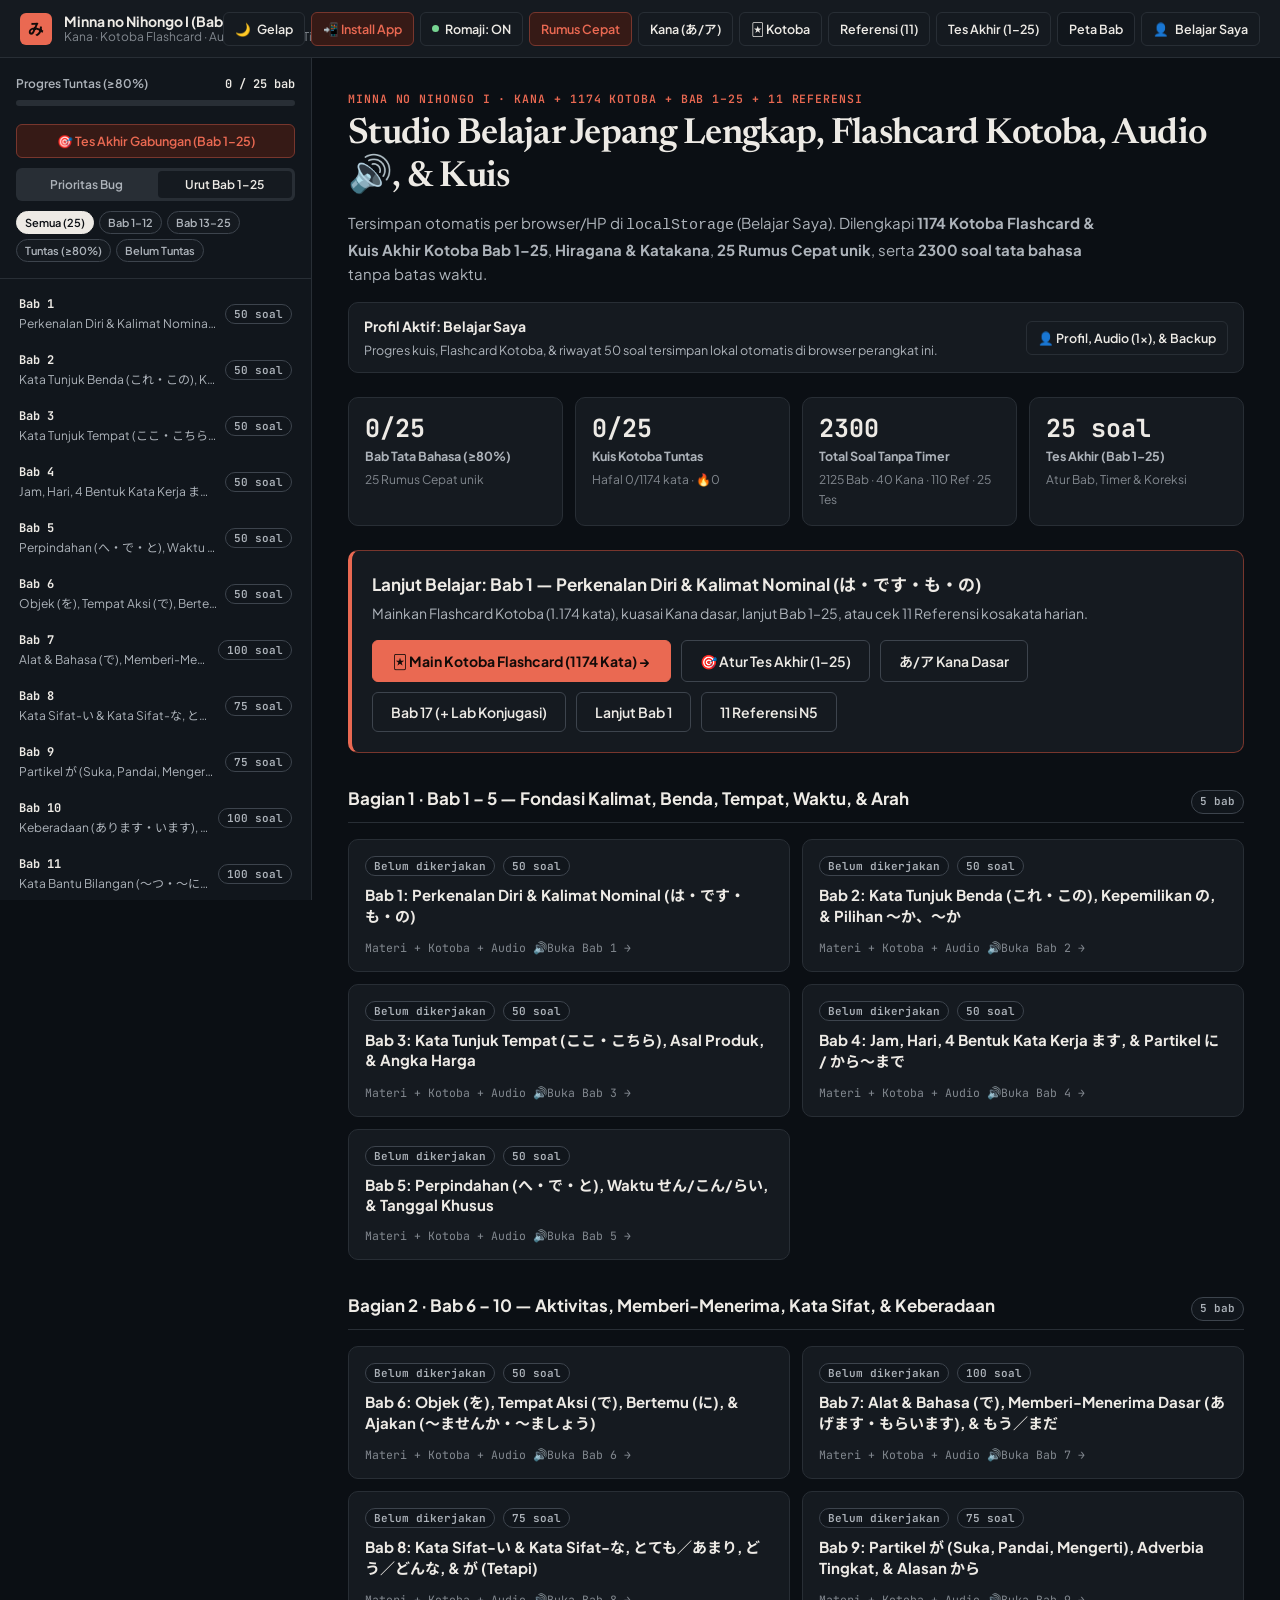
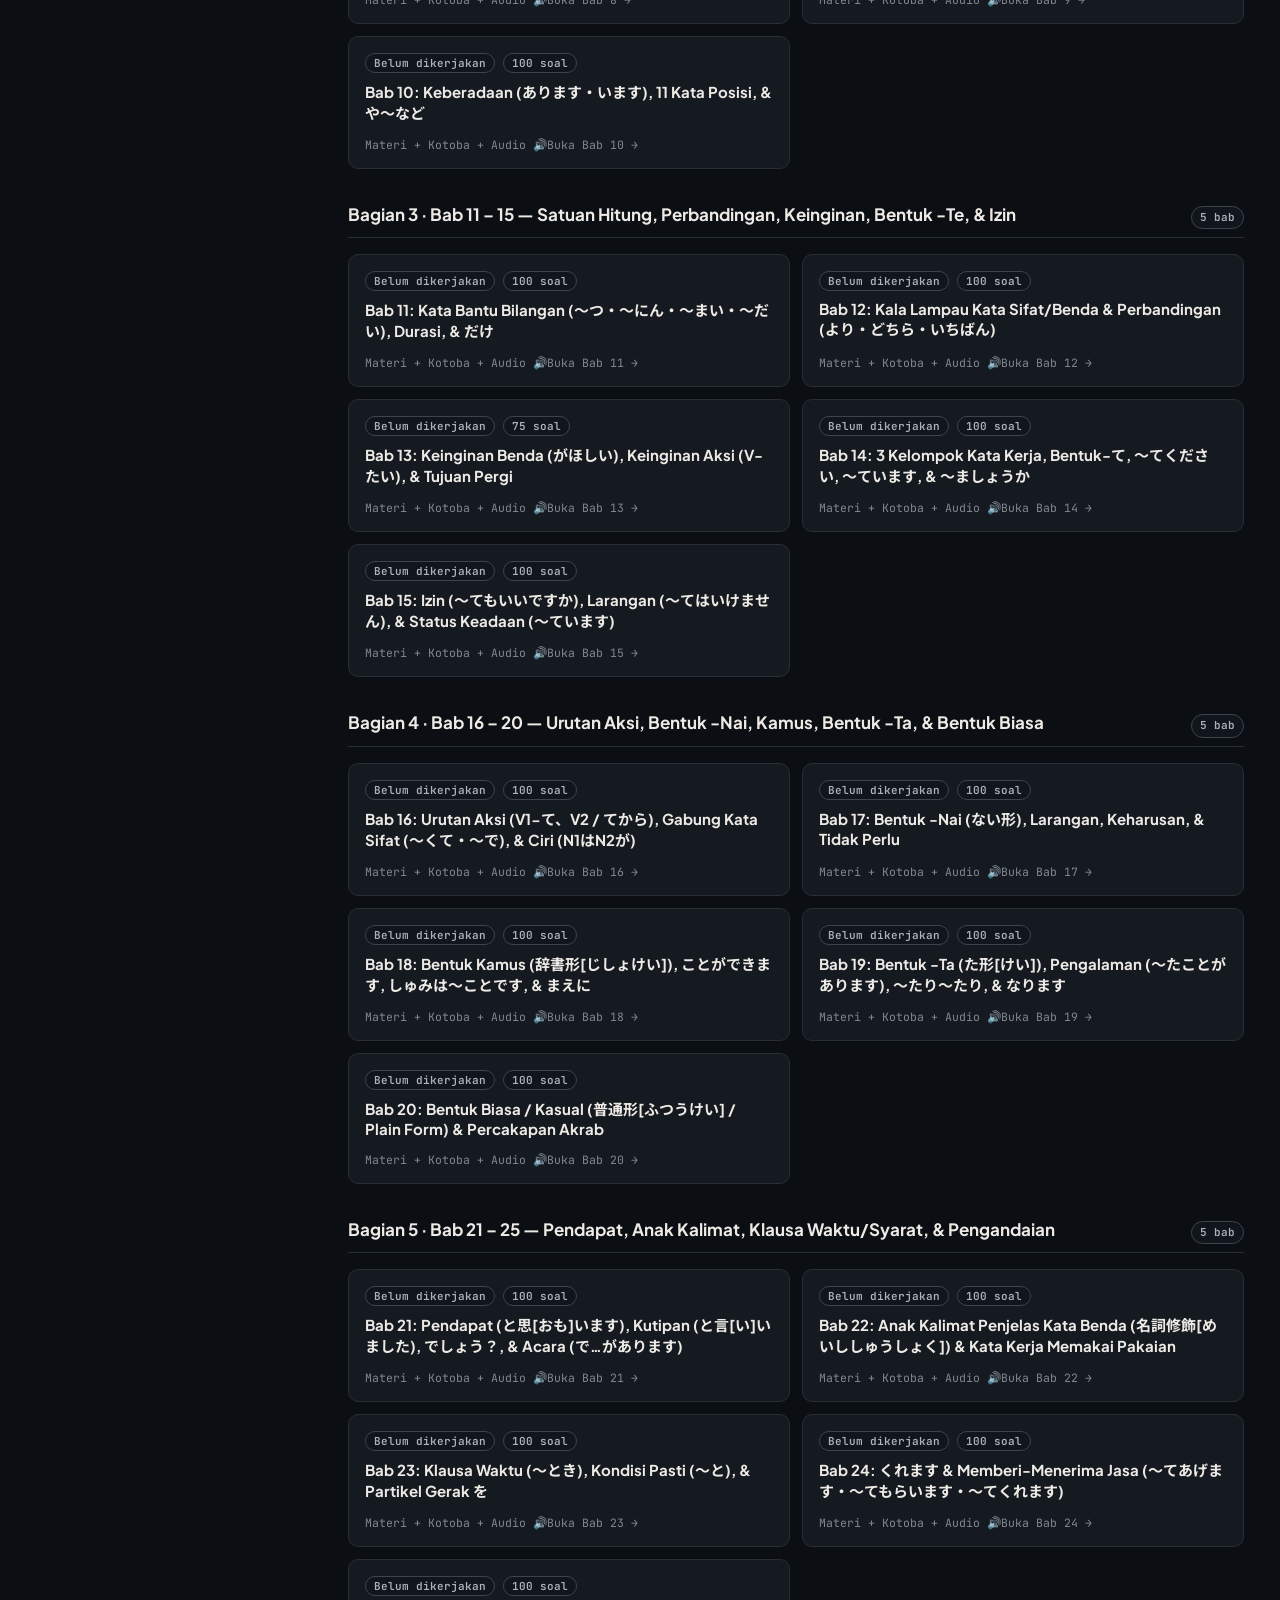
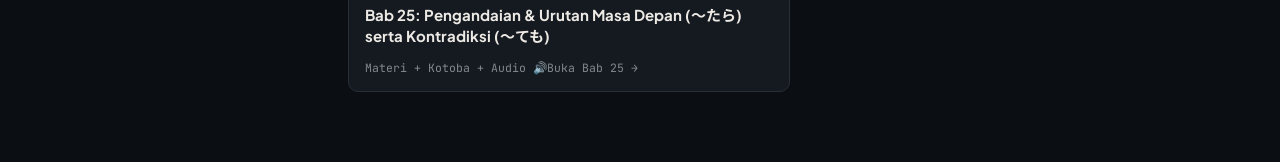
==== commit 8f0c0665: "feat(n5): strict furigana (<ruby>), conversation separators, and Pola Kalimat romaji/translations ac" ====
--- a/01-minna-no-nihongo-n5/web/index.html
+++ b/01-minna-no-nihongo-n5/web/index.html
@@ -11,13 +11,13 @@
   <meta http-equiv="Pragma" content="no-cache">
   <meta http-equiv="Expires" content="0">
   <title>Minna no Nihongo I (Bab 1–25) — Kana, Kotoba Flashcard, Materi Lengkap, &amp; Kuis</title>
-  <link rel="manifest" href="./manifest.webmanifest?v=20261125-v23">
-  <link rel="icon" type="image/svg+xml" href="./icons/icon.svg?v=20261125-v23">
-  <link rel="apple-touch-icon" href="./icons/apple-touch-icon.png?v=20261125-v23">
+  <link rel="manifest" href="./manifest.webmanifest?v=20261126-v24">
+  <link rel="icon" type="image/svg+xml" href="./icons/icon.svg?v=20261126-v24">
+  <link rel="apple-touch-icon" href="./icons/apple-touch-icon.png?v=20261126-v24">
   <link rel="preconnect" href="https://fonts.googleapis.com">
   <link rel="preconnect" href="https://fonts.gstatic.com" crossorigin>
   <link href="https://fonts.googleapis.com/css2?family=JetBrains+Mono:wght@400;500;600&family=Newsreader:opsz,wght@6..72,500;6..72,600&family=Noto+Sans+JP:wght@400;500;700&family=Plus+Jakarta+Sans:wght@400;500;600;700&display=swap" rel="stylesheet">
-  <link rel="stylesheet" href="./styles.css?v=20261125-v23">
+  <link rel="stylesheet" href="./styles.css?v=20261126-v24">
 </head>
 <body>
   <header class="topbar" role="banner">
@@ -191,49 +191,49 @@
   <!-- Urutan Script: Bab 1–16, Bab 17 ASLI, Bab 18–25, Soal Ekstra, Kana, Kotoba, Referensi (11), Tes Akhir, Bank Bab 1-25, App -->
   <!-- Versi ?v=... wajib naik setiap kali file diubah agar browser tidak memakai cache lama. -->
   <script>window.MNN_MODULES = []; window.MNN_EXTRA_QUESTIONS = {}; window.MNN_BANK = {};</script>
-  <script src="./data/modul-01-05.js?v=20261125-v23"></script>
-  <script src="./data/modul-06-10.js?v=20261125-v23"></script>
-  <script src="./data/modul-11-16.js?v=20261125-v23"></script>
-  <script src="./data/bab-17.js?v=20261125-v23"></script>
-  <script src="./data/modul-18-25.js?v=20261125-v23"></script>
-  <script src="./data/soal-ekstra-merah-oranye.js?v=20261125-v23"></script>
-  <script src="./data/soal-ekstra-hijau.js?v=20261125-v23"></script>
-  <script src="./data/soal-ekstra-kuning-a.js?v=20261125-v23"></script>
-  <script src="./data/soal-ekstra-kuning-b.js?v=20261125-v23"></script>
-  <script src="./data/kana-dasar.js?v=20261125-v23"></script>
-  <script src="./data/kotoba-1-25.js?v=20261125-v23"></script>
-  <script src="./data/kaiwa-01-05.js?v=20261125-v23"></script>
-  <script src="./data/kaiwa-06-10.js?v=20261125-v23"></script>
-  <script src="./data/kaiwa-11-15.js?v=20261125-v23"></script>
-  <script src="./data/kaiwa-16-20.js?v=20261125-v23"></script>
-  <script src="./data/kaiwa-21-25.js?v=20261125-v23"></script>
-  <script src="./data/referensi-minna.js?v=20261125-v23"></script>
-  <script src="./data/tes-akhir-1-25.js?v=20261125-v23"></script>
-  <script src="./data/bank/bab-01.js?v=20261125-v23"></script>
-  <script src="./data/bank/bab-02.js?v=20261125-v23"></script>
-  <script src="./data/bank/bab-03.js?v=20261125-v23"></script>
-  <script src="./data/bank/bab-04.js?v=20261125-v23"></script>
-  <script src="./data/bank/bab-05.js?v=20261125-v23"></script>
-  <script src="./data/bank/bab-06.js?v=20261125-v23"></script>
-  <script src="./data/bank/bab-07.js?v=20261125-v23"></script>
-  <script src="./data/bank/bab-08.js?v=20261125-v23"></script>
-  <script src="./data/bank/bab-09.js?v=20261125-v23"></script>
-  <script src="./data/bank/bab-10.js?v=20261125-v23"></script>
-  <script src="./data/bank/bab-11.js?v=20261125-v23"></script>
-  <script src="./data/bank/bab-12.js?v=20261125-v23"></script>
-  <script src="./data/bank/bab-13.js?v=20261125-v23"></script>
-  <script src="./data/bank/bab-14.js?v=20261125-v23"></script>
-  <script src="./data/bank/bab-15.js?v=20261125-v23"></script>
-  <script src="./data/bank/bab-16.js?v=20261125-v23"></script>
-  <script src="./data/bank/bab-17.js?v=20261125-v23"></script>
-  <script src="./data/bank/bab-18.js?v=20261125-v23"></script>
-  <script src="./data/bank/bab-19.js?v=20261125-v23"></script>
-  <script src="./data/bank/bab-20.js?v=20261125-v23"></script>
-  <script src="./data/bank/bab-21.js?v=20261125-v23"></script>
-  <script src="./data/bank/bab-22.js?v=20261125-v23"></script>
-  <script src="./data/bank/bab-23.js?v=20261125-v23"></script>
-  <script src="./data/bank/bab-24.js?v=20261125-v23"></script>
-  <script src="./data/bank/bab-25.js?v=20261125-v23"></script>
-  <script src="./app.js?v=20261125-v23"></script>
+  <script src="./data/modul-01-05.js?v=20261126-v24"></script>
+  <script src="./data/modul-06-10.js?v=20261126-v24"></script>
+  <script src="./data/modul-11-16.js?v=20261126-v24"></script>
+  <script src="./data/bab-17.js?v=20261126-v24"></script>
+  <script src="./data/modul-18-25.js?v=20261126-v24"></script>
+  <script src="./data/soal-ekstra-merah-oranye.js?v=20261126-v24"></script>
+  <script src="./data/soal-ekstra-hijau.js?v=20261126-v24"></script>
+  <script src="./data/soal-ekstra-kuning-a.js?v=20261126-v24"></script>
+  <script src="./data/soal-ekstra-kuning-b.js?v=20261126-v24"></script>
+  <script src="./data/kana-dasar.js?v=20261126-v24"></script>
+  <script src="./data/kotoba-1-25.js?v=20261126-v24"></script>
+  <script src="./data/kaiwa-01-05.js?v=20261126-v24"></script>
+  <script src="./data/kaiwa-06-10.js?v=20261126-v24"></script>
+  <script src="./data/kaiwa-11-15.js?v=20261126-v24"></script>
+  <script src="./data/kaiwa-16-20.js?v=20261126-v24"></script>
+  <script src="./data/kaiwa-21-25.js?v=20261126-v24"></script>
+  <script src="./data/referensi-minna.js?v=20261126-v24"></script>
+  <script src="./data/tes-akhir-1-25.js?v=20261126-v24"></script>
+  <script src="./data/bank/bab-01.js?v=20261126-v24"></script>
+  <script src="./data/bank/bab-02.js?v=20261126-v24"></script>
+  <script src="./data/bank/bab-03.js?v=20261126-v24"></script>
+  <script src="./data/bank/bab-04.js?v=20261126-v24"></script>
+  <script src="./data/bank/bab-05.js?v=20261126-v24"></script>
+  <script src="./data/bank/bab-06.js?v=20261126-v24"></script>
+  <script src="./data/bank/bab-07.js?v=20261126-v24"></script>
+  <script src="./data/bank/bab-08.js?v=20261126-v24"></script>
+  <script src="./data/bank/bab-09.js?v=20261126-v24"></script>
+  <script src="./data/bank/bab-10.js?v=20261126-v24"></script>
+  <script src="./data/bank/bab-11.js?v=20261126-v24"></script>
+  <script src="./data/bank/bab-12.js?v=20261126-v24"></script>
+  <script src="./data/bank/bab-13.js?v=20261126-v24"></script>
+  <script src="./data/bank/bab-14.js?v=20261126-v24"></script>
+  <script src="./data/bank/bab-15.js?v=20261126-v24"></script>
+  <script src="./data/bank/bab-16.js?v=20261126-v24"></script>
+  <script src="./data/bank/bab-17.js?v=20261126-v24"></script>
+  <script src="./data/bank/bab-18.js?v=20261126-v24"></script>
+  <script src="./data/bank/bab-19.js?v=20261126-v24"></script>
+  <script src="./data/bank/bab-20.js?v=20261126-v24"></script>
+  <script src="./data/bank/bab-21.js?v=20261126-v24"></script>
+  <script src="./data/bank/bab-22.js?v=20261126-v24"></script>
+  <script src="./data/bank/bab-23.js?v=20261126-v24"></script>
+  <script src="./data/bank/bab-24.js?v=20261126-v24"></script>
+  <script src="./data/bank/bab-25.js?v=20261126-v24"></script>
+  <script src="./app.js?v=20261126-v24"></script>
 </body>
 </html>
--- a/01-minna-no-nihongo-n5/web/styles.css
+++ b/01-minna-no-nihongo-n5/web/styles.css
@@ -820,7 +820,7 @@
   text-underline-offset: 3px;
 }
 
-.quiz-prompt { font-family: var(--font-jp); font-size: 19.5px; font-weight: 600; line-height: 1.5; margin-bottom: 6px; }
+.quiz-prompt { font-family: var(--font-jp); font-size: 19.5px; font-weight: 600; line-height: 1.85; margin-bottom: 6px; }
 .quiz-prompt-romaji { display: block; margin-bottom: var(--space-2); }
 .quiz-sub { font-size: 14px; color: var(--color-ink-muted); margin-bottom: var(--space-5); }
 
@@ -855,7 +855,7 @@
   background: var(--color-paper-muted);
 }
 .option-content { display: flex; flex-direction: column; gap: 2px; }
-.option-jp { font-family: var(--font-jp); font-size: 15.5px; font-weight: 500; }
+.option-jp { font-family: var(--font-jp); font-size: 15.5px; font-weight: 500; line-height: 1.7; }
 
 .option-btn.is-correct { border-color: var(--zone-green-fg); background: var(--zone-green-bg); }
 .option-btn.is-correct .option-key { background: var(--zone-green-fg); border-color: var(--zone-green-fg); color: var(--color-paper); }
@@ -2181,6 +2181,7 @@
   font-size: 15px;
   font-weight: 700;
   color: var(--color-ink);
+  line-height: 1.8;
 }
 .final-review-ans {
   font-size: 13.5px;
@@ -2624,3 +2625,86 @@
   color: var(--color-ink);
   font-size: 13px;
 }
+
+/* Furigana (<ruby>) & Pemisah Kalimat Percakapan */
+ruby {
+  ruby-align: center;
+}
+ruby rt {
+  font-family: var(--font-jp);
+  font-size: 0.56em;
+  font-weight: 500;
+  line-height: 1;
+  opacity: 0.78;
+  user-select: none;
+}
+.kaiwa-jp {
+  line-height: 1.85;
+}
+.feedback-explain {
+  line-height: 1.75;
+}
+.conv-block {
+  display: flex;
+  flex-direction: column;
+  gap: 10px;
+}
+.conv-turn {
+  display: flex;
+  align-items: baseline;
+  gap: 10px;
+  padding: 8px 12px;
+  border-radius: 10px;
+  background: var(--color-paper-muted);
+  border-left: 3px solid var(--color-accent);
+}
+.conv-turn:nth-child(even) {
+  border-left-color: var(--zone-green-fg, #16a34a);
+}
+.conv-speaker {
+  flex-shrink: 0;
+  font-family: var(--font-mono);
+  font-size: 12px;
+  font-weight: 700;
+  min-width: 24px;
+  height: 24px;
+  border-radius: 6px;
+  display: inline-grid;
+  place-items: center;
+  background: var(--color-surface);
+  border: 1px solid var(--color-border-strong);
+  color: var(--color-ink);
+}
+.conv-text {
+  flex: 1;
+  min-width: 0;
+}
+.conv-note {
+  font-size: 13.5px;
+  color: var(--color-ink-muted);
+  font-weight: 500;
+}
+.conv-romaji-line {
+  display: block;
+  line-height: 1.5;
+}
+.formula-jp {
+  line-height: 1.85;
+}
+.formula-romaji {
+  margin-top: 6px;
+  font-size: 13px;
+  color: var(--color-ink-muted);
+  font-family: var(--font-mono);
+  line-height: 1.5;
+}
+.formula-id {
+  margin-top: 4px;
+  font-size: 13px;
+  color: var(--color-ink-muted);
+  font-weight: 500;
+  line-height: 1.45;
+}
+.example-jp {
+  line-height: 1.85;
+}
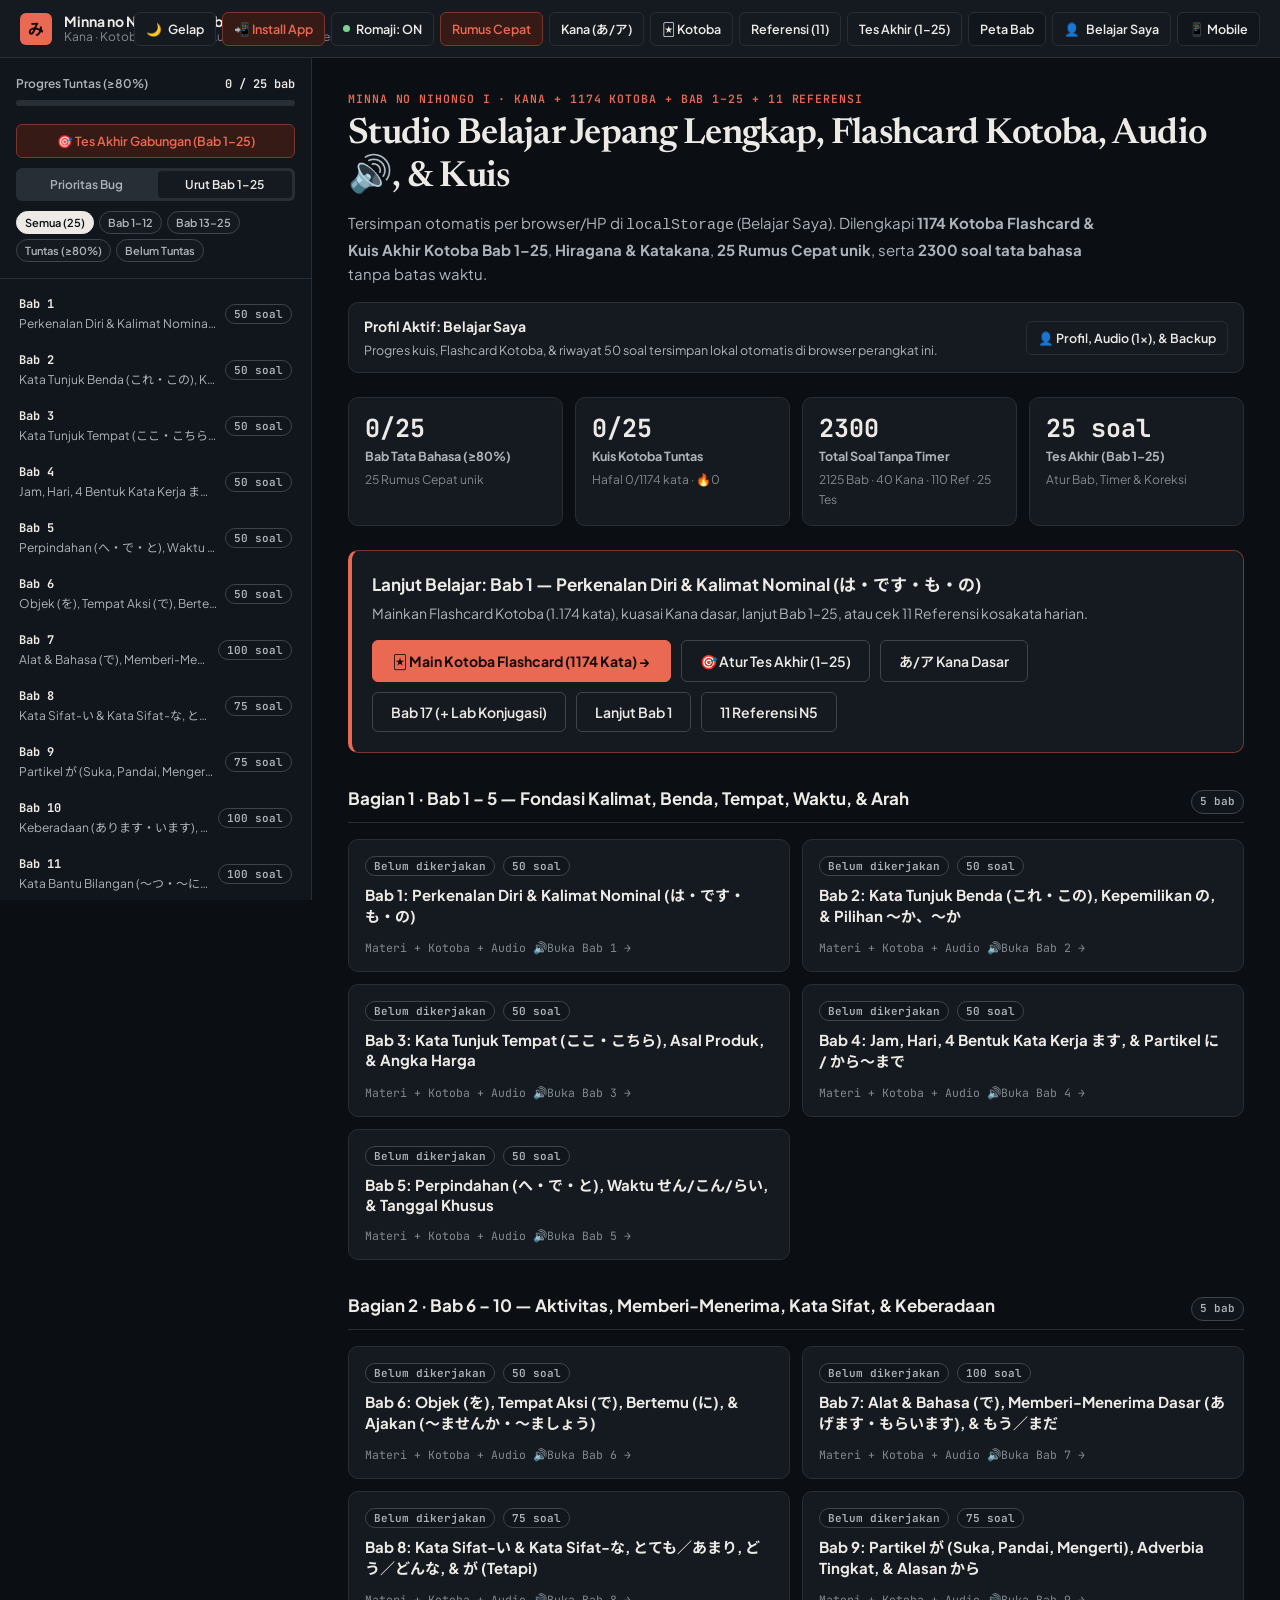
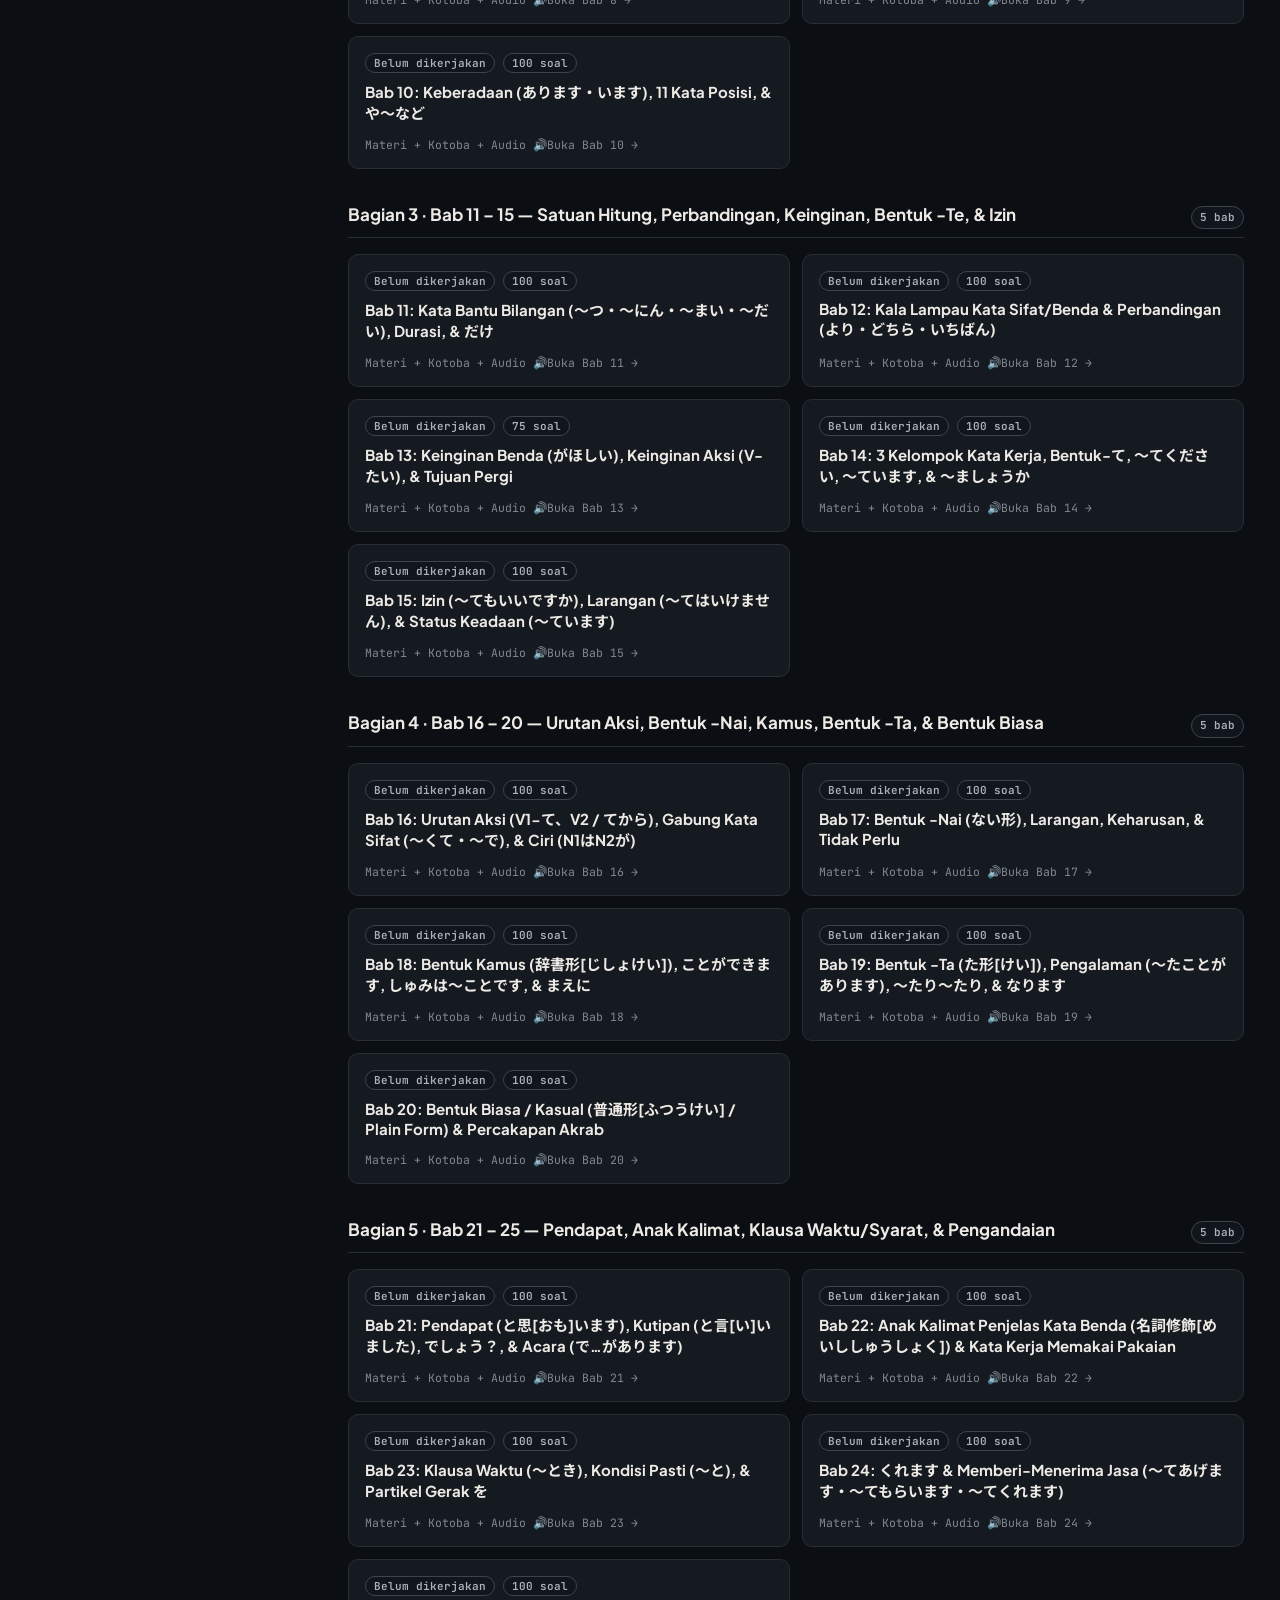
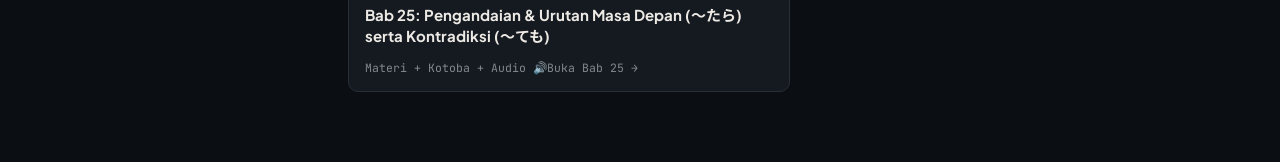
==== commit 844b60c0: "feat(n5): Edisi 2 bank/kaiwa/kotoba separation + dedicated /mobile/ full parity (v28)" ====
--- a/01-minna-no-nihongo-n5/web/index.html
+++ b/01-minna-no-nihongo-n5/web/index.html
@@ -11,13 +11,32 @@
   <meta http-equiv="Pragma" content="no-cache">
   <meta http-equiv="Expires" content="0">
   <title>Minna no Nihongo I (Bab 1–25) — Kana, Kotoba Flashcard, Materi Lengkap, &amp; Kuis</title>
-  <link rel="manifest" href="./manifest.webmanifest?v=20261126-v24">
-  <link rel="icon" type="image/svg+xml" href="./icons/icon.svg?v=20261126-v24">
-  <link rel="apple-touch-icon" href="./icons/apple-touch-icon.png?v=20261126-v24">
+  <script>
+    (function () {
+      try {
+        var params = new URLSearchParams(window.location.search);
+        var qMode = params.get("mode");
+        if (qMode === "desktop" || qMode === "mobile") {
+          localStorage.setItem("mnn_ui_mode", qMode);
+        }
+        var pref = localStorage.getItem("mnn_ui_mode");
+        if (pref === "desktop") return;
+        var ua = navigator.userAgent || "";
+        var isIpadDesktopUa = /Macintosh/i.test(ua) && navigator.maxTouchPoints > 1;
+        var isMobileOrTab = (navigator.userAgentData && navigator.userAgentData.mobile) || /Android|iPhone|iPad|iPod|Mobile|Tablet/i.test(ua) || isIpadDesktopUa;
+        if (pref === "mobile" || isMobileOrTab) {
+          window.location.replace("./mobile/");
+        }
+      } catch (e) {}
+    })();
+  </script>
+  <link rel="manifest" href="./manifest.webmanifest?v=20261127-v28">
+  <link rel="icon" type="image/svg+xml" href="./icons/icon.svg?v=20261127-v28">
+  <link rel="apple-touch-icon" href="./icons/apple-touch-icon.png?v=20261127-v28">
   <link rel="preconnect" href="https://fonts.googleapis.com">
   <link rel="preconnect" href="https://fonts.gstatic.com" crossorigin>
   <link href="https://fonts.googleapis.com/css2?family=JetBrains+Mono:wght@400;500;600&family=Newsreader:opsz,wght@6..72,500;6..72,600&family=Noto+Sans+JP:wght@400;500;700&family=Plus+Jakarta+Sans:wght@400;500;600;700&display=swap" rel="stylesheet">
-  <link rel="stylesheet" href="./styles.css?v=20261126-v24">
+  <link rel="stylesheet" href="./styles.css?v=20261127-v28">
 </head>
 <body>
   <header class="topbar" role="banner">
@@ -42,31 +61,34 @@
       <button type="button" class="pill-btn pill-btn-accent" id="btnInstallPwa" hidden title="Pasang aplikasi ke layar utama (offline)">
         📲 Install App
       </button>
-      <button type="button" class="pill-btn desktop-nav-only" id="btnToggleRomaji" aria-pressed="true" title="Tampilkan atau sembunyikan Romaji">
+      <button type="button" class="pill-btn" id="btnToggleRomaji" aria-pressed="true" title="Tampilkan atau sembunyikan Romaji">
         <span class="dot" aria-hidden="true"></span>
         <span id="romajiLabel">Romaji: ON</span>
       </button>
       <button type="button" class="pill-btn pill-btn-accent" id="btnOpenCheatSheet">
         <span id="cheatBtnLabel">Rumus Cepat</span>
       </button>
-      <button type="button" class="pill-btn desktop-nav-only" id="btnOpenKana">
+      <button type="button" class="pill-btn" id="btnOpenKana">
         Kana (あ/ア)
       </button>
-      <button type="button" class="pill-btn desktop-nav-only" id="btnOpenKotoba">
+      <button type="button" class="pill-btn" id="btnOpenKotoba">
         🃏 Kotoba
       </button>
-      <button type="button" class="pill-btn desktop-nav-only" id="btnOpenRefs">
+      <button type="button" class="pill-btn" id="btnOpenRefs">
         Referensi (11)
       </button>
-      <button type="button" class="pill-btn desktop-nav-only" id="btnStartFinalExam">
+      <button type="button" class="pill-btn" id="btnStartFinalExam">
         Tes Akhir (1–25)
       </button>
-      <button type="button" class="pill-btn pill-btn-subtle desktop-nav-only" id="btnShowOverview">
+      <button type="button" class="pill-btn pill-btn-subtle" id="btnShowOverview">
         Peta Bab
       </button>
-      <button type="button" class="pill-btn desktop-nav-only" id="btnOpenProfile" title="Profil Belajar, Audio Jepang, &amp; Cadangan Skor">
+      <button type="button" class="pill-btn" id="btnOpenProfile" title="Profil Belajar, Audio Jepang, &amp; Cadangan Skor">
         <span aria-hidden="true">👤</span>
         <span id="topProfileLabel">Profil &amp; Audio</span>
+      </button>
+      <button type="button" class="pill-btn pill-btn-subtle" id="btnSwitchToMobile" title="Buka tampilan ringkas khusus HP &amp; Tablet">
+        📱 Mobile
       </button>
     </div>
   </header>
@@ -114,30 +136,6 @@
     <main class="workspace" id="workspace" tabindex="-1"></main>
   </div>
 
-  <!-- Navigasi Bawah Khusus Mobile (≤ 820px) -->
-  <nav class="mobile-bottom-nav" id="mobileBottomNav" aria-label="Navigasi utama layar HP">
-    <button type="button" class="mnav-btn is-active" data-mnav="overview">
-      <span class="mnav-icon" aria-hidden="true">🗺️</span>
-      <span class="mnav-label">Peta</span>
-    </button>
-    <button type="button" class="mnav-btn" data-mnav="kotoba">
-      <span class="mnav-icon" aria-hidden="true">🃏</span>
-      <span class="mnav-label">Kotoba</span>
-    </button>
-    <button type="button" class="mnav-btn" data-mnav="kana">
-      <span class="mnav-icon mnav-kana" aria-hidden="true">あ</span>
-      <span class="mnav-label">Kana</span>
-    </button>
-    <button type="button" class="mnav-btn" data-mnav="references">
-      <span class="mnav-icon" aria-hidden="true">🍱</span>
-      <span class="mnav-label">Referensi</span>
-    </button>
-    <button type="button" class="mnav-btn" data-mnav="profile">
-      <span class="mnav-icon" aria-hidden="true">👤</span>
-      <span class="mnav-label">Profil</span>
-    </button>
-  </nav>
-
   <!-- Modal Rumus Cepat (Berubah Otomatis Sesuai Bab yang Sedang Dibuka!) -->
   <div class="modal-overlay" id="cheatModal" hidden role="dialog" aria-modal="true" aria-labelledby="cheatModalTitle">
     <div class="modal-sheet">
@@ -191,49 +189,49 @@
   <!-- Urutan Script: Bab 1–16, Bab 17 ASLI, Bab 18–25, Soal Ekstra, Kana, Kotoba, Referensi (11), Tes Akhir, Bank Bab 1-25, App -->
   <!-- Versi ?v=... wajib naik setiap kali file diubah agar browser tidak memakai cache lama. -->
   <script>window.MNN_MODULES = []; window.MNN_EXTRA_QUESTIONS = {}; window.MNN_BANK = {};</script>
-  <script src="./data/modul-01-05.js?v=20261126-v24"></script>
-  <script src="./data/modul-06-10.js?v=20261126-v24"></script>
-  <script src="./data/modul-11-16.js?v=20261126-v24"></script>
-  <script src="./data/bab-17.js?v=20261126-v24"></script>
-  <script src="./data/modul-18-25.js?v=20261126-v24"></script>
-  <script src="./data/soal-ekstra-merah-oranye.js?v=20261126-v24"></script>
-  <script src="./data/soal-ekstra-hijau.js?v=20261126-v24"></script>
-  <script src="./data/soal-ekstra-kuning-a.js?v=20261126-v24"></script>
-  <script src="./data/soal-ekstra-kuning-b.js?v=20261126-v24"></script>
-  <script src="./data/kana-dasar.js?v=20261126-v24"></script>
-  <script src="./data/kotoba-1-25.js?v=20261126-v24"></script>
-  <script src="./data/kaiwa-01-05.js?v=20261126-v24"></script>
-  <script src="./data/kaiwa-06-10.js?v=20261126-v24"></script>
-  <script src="./data/kaiwa-11-15.js?v=20261126-v24"></script>
-  <script src="./data/kaiwa-16-20.js?v=20261126-v24"></script>
-  <script src="./data/kaiwa-21-25.js?v=20261126-v24"></script>
-  <script src="./data/referensi-minna.js?v=20261126-v24"></script>
-  <script src="./data/tes-akhir-1-25.js?v=20261126-v24"></script>
-  <script src="./data/bank/bab-01.js?v=20261126-v24"></script>
-  <script src="./data/bank/bab-02.js?v=20261126-v24"></script>
-  <script src="./data/bank/bab-03.js?v=20261126-v24"></script>
-  <script src="./data/bank/bab-04.js?v=20261126-v24"></script>
-  <script src="./data/bank/bab-05.js?v=20261126-v24"></script>
-  <script src="./data/bank/bab-06.js?v=20261126-v24"></script>
-  <script src="./data/bank/bab-07.js?v=20261126-v24"></script>
-  <script src="./data/bank/bab-08.js?v=20261126-v24"></script>
-  <script src="./data/bank/bab-09.js?v=20261126-v24"></script>
-  <script src="./data/bank/bab-10.js?v=20261126-v24"></script>
-  <script src="./data/bank/bab-11.js?v=20261126-v24"></script>
-  <script src="./data/bank/bab-12.js?v=20261126-v24"></script>
-  <script src="./data/bank/bab-13.js?v=20261126-v24"></script>
-  <script src="./data/bank/bab-14.js?v=20261126-v24"></script>
-  <script src="./data/bank/bab-15.js?v=20261126-v24"></script>
-  <script src="./data/bank/bab-16.js?v=20261126-v24"></script>
-  <script src="./data/bank/bab-17.js?v=20261126-v24"></script>
-  <script src="./data/bank/bab-18.js?v=20261126-v24"></script>
-  <script src="./data/bank/bab-19.js?v=20261126-v24"></script>
-  <script src="./data/bank/bab-20.js?v=20261126-v24"></script>
-  <script src="./data/bank/bab-21.js?v=20261126-v24"></script>
-  <script src="./data/bank/bab-22.js?v=20261126-v24"></script>
-  <script src="./data/bank/bab-23.js?v=20261126-v24"></script>
-  <script src="./data/bank/bab-24.js?v=20261126-v24"></script>
-  <script src="./data/bank/bab-25.js?v=20261126-v24"></script>
-  <script src="./app.js?v=20261126-v24"></script>
+  <script src="./data/modul-01-05.js?v=20261127-v28"></script>
+  <script src="./data/modul-06-10.js?v=20261127-v28"></script>
+  <script src="./data/modul-11-16.js?v=20261127-v28"></script>
+  <script src="./data/bab-17.js?v=20261127-v28"></script>
+  <script src="./data/modul-18-25.js?v=20261127-v28"></script>
+  <script src="./data/soal-ekstra-merah-oranye.js?v=20261127-v28"></script>
+  <script src="./data/soal-ekstra-hijau.js?v=20261127-v28"></script>
+  <script src="./data/soal-ekstra-kuning-a.js?v=20261127-v28"></script>
+  <script src="./data/soal-ekstra-kuning-b.js?v=20261127-v28"></script>
+  <script src="./data/kana-dasar.js?v=20261127-v28"></script>
+  <script src="./data/kotoba-1-25.js?v=20261127-v28"></script>
+  <script src="./data/kaiwa-01-05.js?v=20261127-v28"></script>
+  <script src="./data/kaiwa-06-10.js?v=20261127-v28"></script>
+  <script src="./data/kaiwa-11-15.js?v=20261127-v28"></script>
+  <script src="./data/kaiwa-16-20.js?v=20261127-v28"></script>
+  <script src="./data/kaiwa-21-25.js?v=20261127-v28"></script>
+  <script src="./data/referensi-minna.js?v=20261127-v28"></script>
+  <script src="./data/tes-akhir-1-25.js?v=20261127-v28"></script>
+  <script src="./data/bank/bab-01.js?v=20261127-v28"></script>
+  <script src="./data/bank/bab-02.js?v=20261127-v28"></script>
+  <script src="./data/bank/bab-03.js?v=20261127-v28"></script>
+  <script src="./data/bank/bab-04.js?v=20261127-v28"></script>
+  <script src="./data/bank/bab-05.js?v=20261127-v28"></script>
+  <script src="./data/bank/bab-06.js?v=20261127-v28"></script>
+  <script src="./data/bank/bab-07.js?v=20261127-v28"></script>
+  <script src="./data/bank/bab-08.js?v=20261127-v28"></script>
+  <script src="./data/bank/bab-09.js?v=20261127-v28"></script>
+  <script src="./data/bank/bab-10.js?v=20261127-v28"></script>
+  <script src="./data/bank/bab-11.js?v=20261127-v28"></script>
+  <script src="./data/bank/bab-12.js?v=20261127-v28"></script>
+  <script src="./data/bank/bab-13.js?v=20261127-v28"></script>
+  <script src="./data/bank/bab-14.js?v=20261127-v28"></script>
+  <script src="./data/bank/bab-15.js?v=20261127-v28"></script>
+  <script src="./data/bank/bab-16.js?v=20261127-v28"></script>
+  <script src="./data/bank/bab-17.js?v=20261127-v28"></script>
+  <script src="./data/bank/bab-18.js?v=20261127-v28"></script>
+  <script src="./data/bank/bab-19.js?v=20261127-v28"></script>
+  <script src="./data/bank/bab-20.js?v=20261127-v28"></script>
+  <script src="./data/bank/bab-21.js?v=20261127-v28"></script>
+  <script src="./data/bank/bab-22.js?v=20261127-v28"></script>
+  <script src="./data/bank/bab-23.js?v=20261127-v28"></script>
+  <script src="./data/bank/bab-24.js?v=20261127-v28"></script>
+  <script src="./data/bank/bab-25.js?v=20261127-v28"></script>
+  <script src="./app.js?v=20261127-v28"></script>
 </body>
 </html>
--- a/01-minna-no-nihongo-n5/web/styles.css
+++ b/01-minna-no-nihongo-n5/web/styles.css
@@ -820,7 +820,7 @@
   text-underline-offset: 3px;
 }
 
-.quiz-prompt { font-family: var(--font-jp); font-size: 19.5px; font-weight: 600; line-height: 1.85; margin-bottom: 6px; }
+.quiz-prompt { font-family: var(--font-jp); font-size: 19.5px; font-weight: 600; line-height: 2.1; margin-bottom: 6px; }
 .quiz-prompt-romaji { display: block; margin-bottom: var(--space-2); }
 .quiz-sub { font-size: 14px; color: var(--color-ink-muted); margin-bottom: var(--space-5); }
 
@@ -855,7 +855,7 @@
   background: var(--color-paper-muted);
 }
 .option-content { display: flex; flex-direction: column; gap: 2px; }
-.option-jp { font-family: var(--font-jp); font-size: 15.5px; font-weight: 500; line-height: 1.7; }
+.option-jp { font-family: var(--font-jp); font-size: 15.5px; font-weight: 500; line-height: 2.0; }
 
 .option-btn.is-correct { border-color: var(--zone-green-fg); background: var(--zone-green-bg); }
 .option-btn.is-correct .option-key { background: var(--zone-green-fg); border-color: var(--zone-green-fg); color: var(--color-paper); }
@@ -1101,14 +1101,6 @@
   .pipe-arrow { display: none; }
 }
 
-@media (max-width: 640px) {
-  .topbar { padding: 0 var(--space-3); }
-  .brand-sub { display: none; }
-  .pill-btn { padding: 0 9px; font-size: 12px; }
-  .quiz-card { padding: var(--space-4); }
-  .quiz-prompt { font-size: 17px; }
-}
-
 /* ===== AUDIO TTS BUTTONS (🔊) ===== */
 .tts-btn {
   min-width: 34px;
@@ -1475,89 +1467,6 @@
   cursor: pointer;
 }
 
-/* ===== MOBILE BOTTOM NAV BAR (≤ 820px) ===== */
-.mobile-bottom-nav {
-  display: none;
-}
-
-@media (max-width: 820px) {
-  .desktop-nav-only { display: none !important; }
-  #themeLabel { display: none; }
-  .mobile-bottom-nav {
-    display: grid;
-    grid-template-columns: repeat(5, minmax(0, 1fr));
-    gap: 2px;
-    position: fixed;
-    left: 0;
-    right: 0;
-    top: var(--topbar-h);
-    z-index: 48;
-    background: var(--color-surface);
-    border-bottom: 1px solid var(--color-border-strong);
-    padding: 4px;
-  }
-  .mnav-btn {
-    min-height: 46px;
-    padding: 4px 2px;
-    border: 0;
-    border-radius: var(--radius-sm);
-    background: transparent;
-    color: var(--color-ink-muted);
-    display: flex;
-    flex-direction: column;
-    align-items: center;
-    justify-content: center;
-    gap: 2px;
-    font-size: 11px;
-    font-weight: 600;
-  }
-  .mnav-icon {
-    font-size: 17px;
-    line-height: 1.1;
-  }
-  .mnav-kana {
-    font-family: var(--font-jp);
-    font-weight: 700;
-  }
-  .mnav-btn.is-active {
-    color: var(--color-accent);
-    background: var(--color-accent-soft);
-    font-weight: 700;
-  }
-  .workspace {
-    padding: 72px var(--space-3) var(--space-8);
-  }
-  .sidebar {
-    top: calc(var(--topbar-h) + 55px);
-    bottom: 0;
-  }
-  .stat-mini-grid {
-    grid-template-columns: repeat(2, minmax(0, 1fr));
-  }
-  .lookalike-grid {
-    grid-template-columns: minmax(0, 1fr);
-  }
-  .date-btn {
-    min-height: 40px;
-    font-size: 12px;
-  }
-  .filter-chip {
-    min-height: 36px;
-  }
-}
-
-@media (max-width: 440px) {
-  .kana-grid, .kana-col-heads, .kana-grid-rows { gap: 5px; }
-  .kana-cell, .kana-cell-empty { min-height: 58px; padding: 5px 2px; }
-  .kana-char { font-size: 21px; }
-  .kana-word-mini { display: none; }
-  .btn-primary, .btn-secondary {
-    white-space: normal;
-    text-align: center;
-    min-height: 44px;
-  }
-}
-
 /* ===== KOTOBA FLASHCARD GAME (BAB 1–25) ===== */
 .kotoba-controls-card {
   margin-top: var(--space-4);
@@ -1722,10 +1631,6 @@
   gap: 10px;
   flex-wrap: wrap;
   margin-bottom: var(--space-3);
-}
-@media (max-width: 640px) {
-  .flashcard-3d { min-height: 240px; }
-  .flashcard-face { padding: var(--space-5) var(--space-4); }
 }
 
 /* Emot Visual Gede & Setingan Kotoba */
@@ -2208,11 +2113,6 @@
     padding: var(--space-4);
   }
 }
-@media (max-width: 420px) {
-  .final-bab-grid {
-    grid-template-columns: repeat(2, minmax(0, 1fr));
-  }
-}
 
 /* ===== KOTOBA MULTI-FLIP GRID & PEMILIH PER BAB 1-25 ===== */
 .kotoba-bab-strip {
@@ -2436,12 +2336,6 @@
   color: var(--color-ink-muted);
 }
 
-@media (max-width: 520px) {
-  .kotoba-multi-grid {
-    grid-template-columns: minmax(0, 1fr);
-  }
-}
-
 /* ===== KAIWA (DIALOG INTERAKTIF & 3-LAYER VOICE ROUTER) ===== */
 .kaiwa-card {
   background: var(--color-surface);
@@ -2565,14 +2459,6 @@
   color: var(--color-ink-muted);
   line-height: 1.45;
 }
-@media (max-width: 640px) {
-  .kaiwa-card {
-    padding: var(--space-4);
-  }
-  .kaiwa-bubble {
-    width: 100%;
-  }
-}
 .kaiwa-error-banner {
   padding: 10px 14px;
   border-radius: var(--radius-md);
@@ -2632,17 +2518,19 @@
 }
 ruby rt {
   font-family: var(--font-jp);
-  font-size: 0.56em;
-  font-weight: 500;
-  line-height: 1;
-  opacity: 0.78;
+  font-size: clamp(12.5px, 0.76em, 15.5px);
+  font-weight: 600;
+  line-height: 1.15;
+  color: var(--color-ink);
+  opacity: 0.94;
+  letter-spacing: 0.01em;
   user-select: none;
 }
 .kaiwa-jp {
-  line-height: 1.85;
+  line-height: 2.1;
 }
 .feedback-explain {
-  line-height: 1.75;
+  line-height: 2.0;
 }
 .conv-block {
   display: flex;
@@ -2689,7 +2577,7 @@
   line-height: 1.5;
 }
 .formula-jp {
-  line-height: 1.85;
+  line-height: 2.1;
 }
 .formula-romaji {
   margin-top: 6px;
@@ -2706,5 +2594,50 @@
   line-height: 1.45;
 }
 .example-jp {
-  line-height: 1.85;
-}
+  line-height: 2.1;
+}
+
+/* Lencana Edisi 2 & Arsip Edisi 1 */
+.kotoba-ed-pill {
+  display: inline-flex;
+  align-items: center;
+  padding: 2px 7px;
+  border-radius: 999px;
+  font-family: var(--font-body);
+  font-size: 11px;
+  font-weight: 700;
+  line-height: 1.3;
+  margin-left: 6px;
+  vertical-align: middle;
+  letter-spacing: 0.01em;
+}
+.kotoba-ed-pill.is-ed2 {
+  background: var(--zone-green-bg);
+  color: var(--zone-green-fg);
+  border: 1px solid var(--zone-green-fg);
+}
+.kotoba-ed-pill.is-ed1 {
+  background: var(--zone-amber-bg, rgba(217, 119, 6, 0.14));
+  color: var(--zone-amber-fg, #b45309);
+  border: 1px solid var(--zone-amber-fg, #d97706);
+}
+.vocab-archive-divider td {
+  background: var(--color-paper-muted);
+  color: var(--color-ink-muted);
+  font-size: 12.5px;
+  font-weight: 700;
+  padding: 10px 12px;
+  border-top: 2px dashed var(--color-border-strong);
+  border-bottom: 1px solid var(--color-border);
+}
+tr.is-ed1-row td {
+  background: rgba(217, 119, 6, 0.04);
+}
+.kotoba-multi-card.is-ed1-archive {
+  border-style: dashed;
+}
+.vocab-archive-toggle-wrap {
+  margin-top: 12px;
+  display: flex;
+  justify-content: flex-start;
+}
